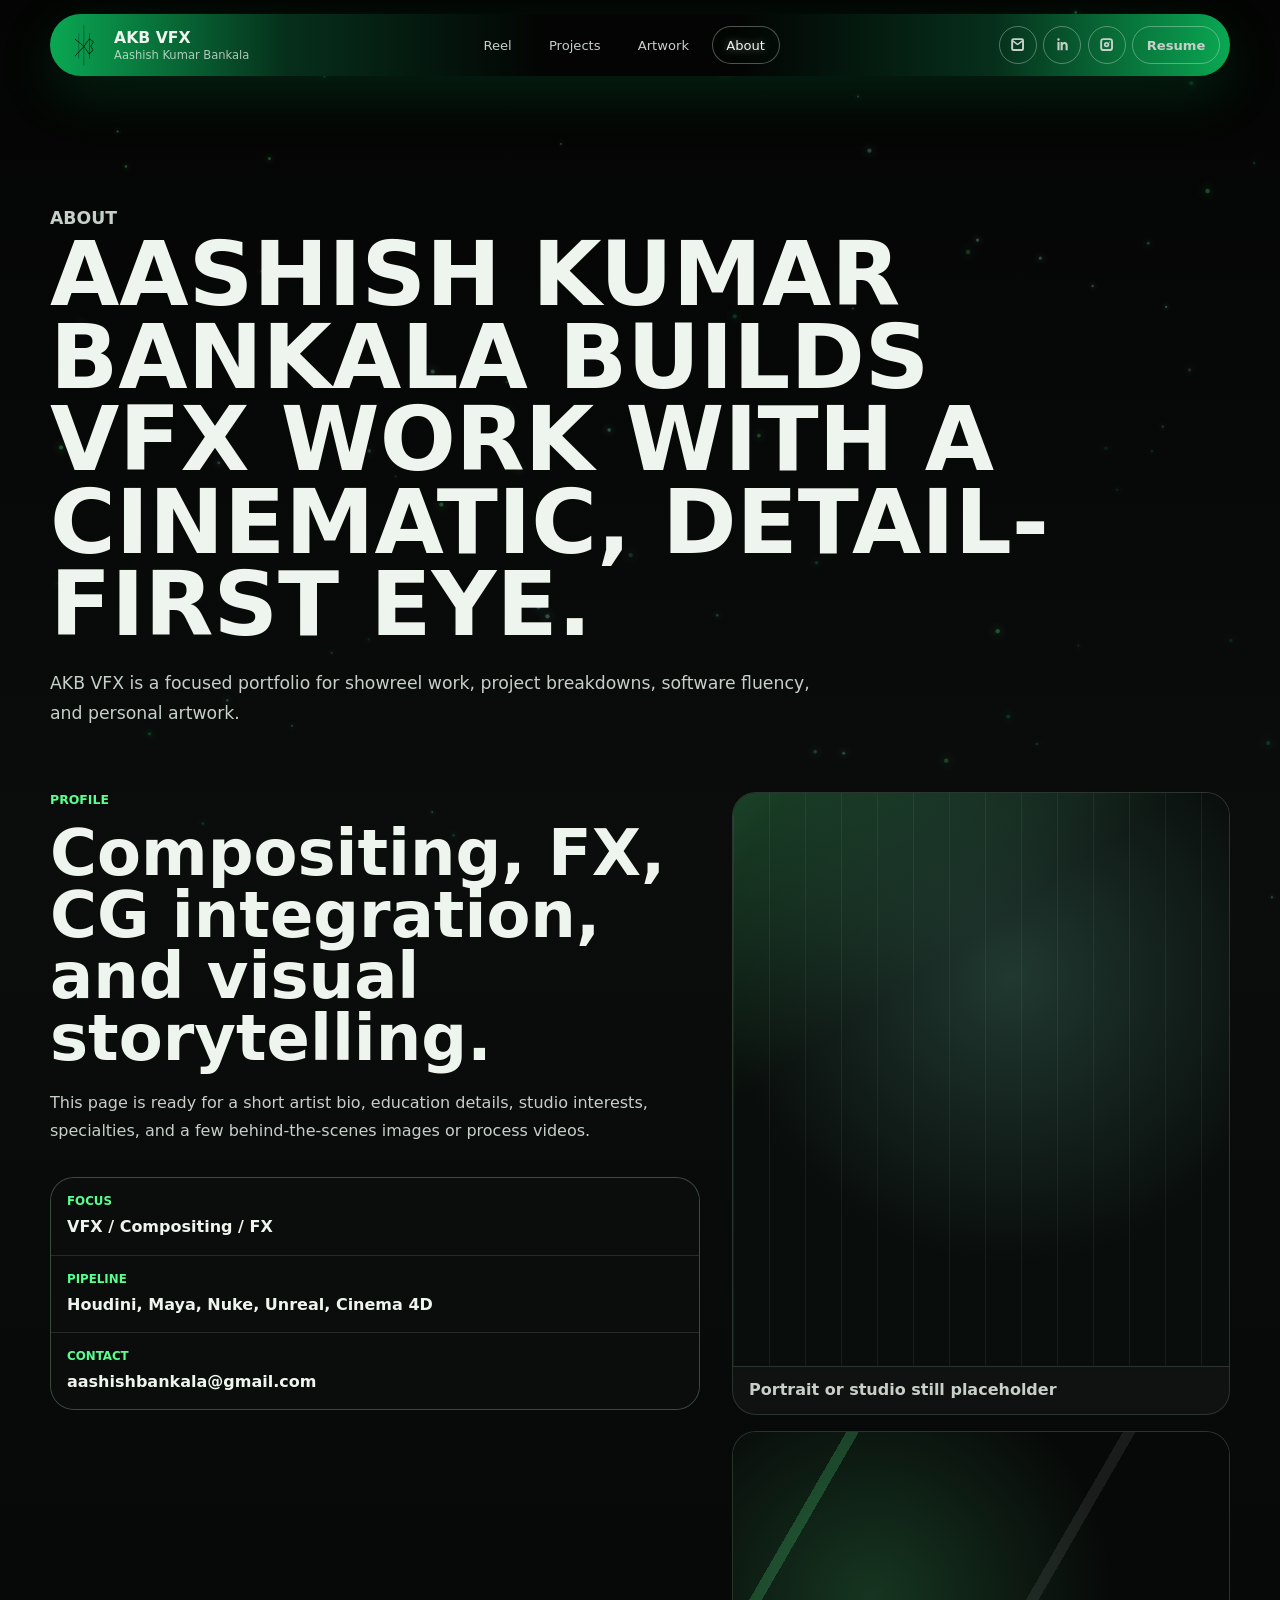
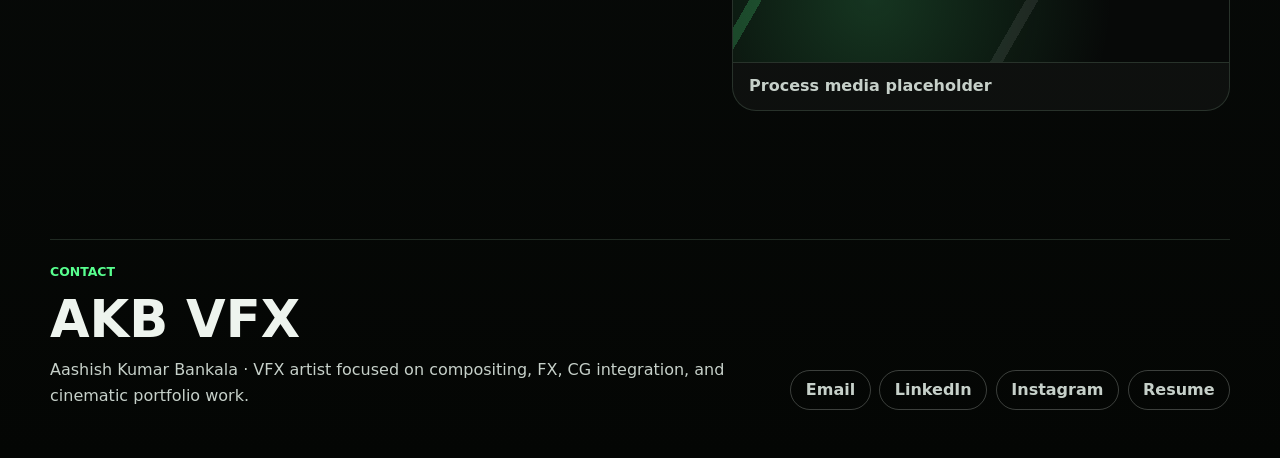
==== about.html @ 79e68c06 "Restructure homepage and add about footer" ====
<!doctype html>
<html lang="en">
  <head>
    <meta charset="UTF-8" />
    <meta name="viewport" content="width=device-width, initial-scale=1.0" />
    <meta
      name="description"
      content="About Aashish Kumar Bankala, AKB VFX, software, contact information, and portfolio focus."
    />
    <title>About | AKB VFX</title>
    <link rel="stylesheet" href="assets/css/styles.css" />
  </head>
  <body>
    <div class="site-shell subpage-shell">
      <header class="topbar topbar-solid" data-reveal>
        <a class="brand" href="index.html" aria-label="AKB VFX home">
          <span class="brand-mark"><img src="assets/images/logo-png.png" alt="AKB VFX logo" /></span>
          <span class="brand-copy">
            <strong>AKB VFX</strong>
            <span>Aashish Kumar Bankala</span>
          </span>
        </a>

        <nav class="main-nav" aria-label="Primary navigation">
          <a href="index.html#showreel">Reel</a>
          <a href="projects.html">Projects</a>
          <a href="artwork.html">Artwork</a>
          <a href="about.html" aria-current="page">About</a>
        </nav>

        <div class="social-links" aria-label="Contact links">
          <a href="mailto:aashishbankala@gmail.com" aria-label="Email Aashish">
            <svg viewBox="0 0 24 24" aria-hidden="true">
              <path d="M4 6.8A2.8 2.8 0 0 1 6.8 4h10.4A2.8 2.8 0 0 1 20 6.8v10.4a2.8 2.8 0 0 1-2.8 2.8H6.8A2.8 2.8 0 0 1 4 17.2V6.8Zm2.2-.4 5.58 4.25c.13.1.31.1.44 0L17.8 6.4H6.2Zm11.4 2.35-4.33 3.31a2.1 2.1 0 0 1-2.54 0L6.4 8.75v8.45c0 .22.18.4.4.4h10.4c.22 0 .4-.18.4-.4V8.75Z" />
            </svg>
          </a>
          <a href="https://www.linkedin.com/in/aashish-kumar-bankala-3ab669327/" target="_blank" rel="noreferrer" aria-label="LinkedIn">
            <svg viewBox="0 0 24 24" aria-hidden="true">
              <path d="M6.94 8.9H4.3v10.2h2.64V8.9ZM5.62 4.05a1.53 1.53 0 1 0 0 3.06 1.53 1.53 0 0 0 0-3.06Zm5.17 4.85H8.27v10.2h2.63v-5.35c0-1.44.66-2.38 1.93-2.38 1.12 0 1.66.78 1.66 2.38v5.35h2.63v-5.92c0-2.92-1.56-4.52-3.84-4.52-1.25 0-2.03.49-2.49 1.22V8.9Z" />
            </svg>
          </a>
          <a href="https://www.instagram.com/akb35409_art/" target="_blank" rel="noreferrer" aria-label="Instagram">
            <svg viewBox="0 0 24 24" aria-hidden="true">
              <path d="M8.2 4h7.6A4.2 4.2 0 0 1 20 8.2v7.6a4.2 4.2 0 0 1-4.2 4.2H8.2A4.2 4.2 0 0 1 4 15.8V8.2A4.2 4.2 0 0 1 8.2 4Zm0 2.4a1.8 1.8 0 0 0-1.8 1.8v7.6c0 1 .8 1.8 1.8 1.8h7.6a1.8 1.8 0 0 0 1.8-1.8V8.2a1.8 1.8 0 0 0-1.8-1.8H8.2Zm3.8 2.2a3.4 3.4 0 1 1 0 6.8 3.4 3.4 0 0 1 0-6.8Zm0 2.2a1.2 1.2 0 1 0 0 2.4 1.2 1.2 0 0 0 0-2.4Zm3.72-2.72a.8.8 0 1 1 0 1.6.8.8 0 0 1 0-1.6Z" />
            </svg>
          </a>
          <a class="resume-link" href="assets/docs/AashishKumarBankala_Resume_2026.pdf" target="_blank" rel="noreferrer">Resume</a>
        </div>
      </header>

      <main class="about-page">
        <section class="page-hero about-hero" data-reveal>
          <p class="eyebrow">About</p>
          <h1>Aashish Kumar Bankala builds VFX work with a cinematic, detail-first eye.</h1>
          <p>
            AKB VFX is a focused portfolio for showreel work, project breakdowns, software fluency,
            and personal artwork.
          </p>
        </section>

        <section class="about-layout" data-reveal>
          <div class="about-copy">
            <p class="eyebrow">Profile</p>
            <h2>Compositing, FX, CG integration, and visual storytelling.</h2>
            <p>
              This page is ready for a short artist bio, education details, studio interests,
              specialties, and a few behind-the-scenes images or process videos.
            </p>
            <div class="about-facts" aria-label="About details">
              <div>
                <span>Focus</span>
                <strong>VFX / Compositing / FX</strong>
              </div>
              <div>
                <span>Pipeline</span>
                <strong>Houdini, Maya, Nuke, Unreal, Cinema 4D</strong>
              </div>
              <div>
                <span>Contact</span>
                <strong>aashishbankala@gmail.com</strong>
              </div>
            </div>
          </div>

          <div class="about-media-stack" aria-label="Placeholder media">
            <figure class="about-media about-media-large">
              <div class="about-placeholder about-placeholder-primary"></div>
              <figcaption>Portrait or studio still placeholder</figcaption>
            </figure>
            <figure class="about-media">
              <div class="about-placeholder about-placeholder-secondary"></div>
              <figcaption>Process media placeholder</figcaption>
            </figure>
          </div>
        </section>
      </main>

      <footer class="site-footer" data-reveal>
        <div class="footer-main">
          <div>
            <p class="eyebrow">Contact</p>
            <h2>AKB VFX</h2>
            <p>Aashish Kumar Bankala · VFX artist focused on compositing, FX, CG integration, and cinematic portfolio work.</p>
          </div>
          <nav class="footer-links" aria-label="Footer links">
            <a href="mailto:aashishbankala@gmail.com">Email</a>
            <a href="https://www.linkedin.com/in/aashish-kumar-bankala-3ab669327/" target="_blank" rel="noreferrer">LinkedIn</a>
            <a href="https://www.instagram.com/akb35409_art/" target="_blank" rel="noreferrer">Instagram</a>
            <a href="assets/docs/AashishKumarBankala_Resume_2026.pdf" target="_blank" rel="noreferrer">Resume</a>
          </nav>
        </div>
      </footer>
    </div>

    <script src="assets/js/projects.js"></script>
    <script src="assets/js/main.js"></script>
  </body>
</html>
---- assets/css/styles.css ----
:root {
  --bg: #050706;
  --bg-soft: #0b0f0d;
  --panel: rgba(18, 22, 20, 0.72);
  --panel-strong: rgba(18, 22, 20, 0.92);
  --line: rgba(194, 255, 213, 0.14);
  --text: #eef4ee;
  --muted: #98a39c;
  --muted-strong: #c6d0c9;
  --green: #58ff8f;
  --green-deep: #0aa853;
  --cyan: #8affdc;
  --shadow: rgba(0, 0, 0, 0.46);
  --radius: 24px;
  --radius-sm: 18px;
  --pill: 999px;
  --max: 1180px;
  --scroll-progress: 0;
  --background-glow: 0;
}

* {
  box-sizing: border-box;
}

html {
  scroll-behavior: smooth;
}

body {
  margin: 0;
  min-height: 100vh;
  overflow-x: hidden;
  background: linear-gradient(180deg, #030403 0%, #0a0d0c 42%, #040604 100%);
  color: var(--text);
  font-family:
    Inter, ui-sans-serif, system-ui, -apple-system, BlinkMacSystemFont, "Segoe UI", sans-serif;
}

body::before {
  position: fixed;
  inset: 0;
  z-index: 0;
  pointer-events: none;
  content: "";
  background:
    radial-gradient(ellipse at 18% 18%, rgba(88, 255, 143, 0.1), transparent 34rem),
    radial-gradient(ellipse at 82% 72%, rgba(10, 168, 83, 0.08), transparent 30rem);
  opacity: calc(var(--background-glow) * 0.78);
  mask-image: linear-gradient(to bottom, transparent 0%, black 18%, black 92%, transparent 100%);
  transition: opacity 220ms ease;
}

.particle-field {
  position: fixed;
  inset: 0;
  z-index: 0;
  width: 100%;
  height: 100%;
  pointer-events: none;
  opacity: 0.6;
  mix-blend-mode: screen;
}

.site-shell {
  position: relative;
  z-index: 1;
}

.has-custom-cursor,
.has-custom-cursor * {
  cursor: none !important;
}

.cursor-dot {
  position: fixed;
  top: 0;
  left: 0;
  z-index: 10000;
  width: 18px;
  height: 18px;
  border-radius: 50%;
  pointer-events: none;
  background: var(--green);
  box-shadow: 0 0 18px rgba(88, 255, 143, 0.45);
  opacity: 0;
  transition:
    width 150ms ease,
    height 150ms ease,
    opacity 150ms ease;
}

.cursor-dot.is-visible {
  opacity: 1;
}

.cursor-dot.is-pressed {
  width: 14px;
  height: 14px;
}

.logo-loader {
  position: fixed;
  inset: 0;
  z-index: 9999;
  display: grid;
  place-items: center;
  pointer-events: none;
  background:
    radial-gradient(ellipse 140% 105% at 50% 50%, rgba(164, 255, 195, 0.34) 0%, rgba(88, 255, 143, 0.28) 36%, rgba(10, 168, 83, 0.16) 68%, rgba(0, 0, 0, 0) 100%),
    linear-gradient(135deg, #000 0%, #04150c 20%, #0a6035 50%, #052312 78%, #000 100%);
  animation: loader-fade 1150ms cubic-bezier(0.22, 1, 0.36, 1) forwards;
}

.logo-loader img {
  width: min(28vw, 180px);
  height: min(28vw, 180px);
  object-fit: contain;
  animation: logo-bounce-out 1000ms cubic-bezier(0.2, 0.9, 0.2, 1) forwards;
}

.logo-loader.is-leaving img {
  animation-duration: 520ms;
}

a {
  color: inherit;
  text-decoration: none;
}

button {
  font: inherit;
}

svg {
  display: block;
  width: 1.2rem;
  height: 1.2rem;
  fill: currentColor;
}

.site-shell {
  min-height: 100vh;
}

.topbar {
  position: fixed;
  top: 0;
  left: 50%;
  z-index: 50;
  display: grid;
  width: min(calc(100% - 28px), var(--max));
  grid-template-columns: auto 1fr auto;
  align-items: center;
  gap: 1rem;
  transform: translateX(-50%);
  margin-top: 14px;
  padding: 10px;
  border: 0;
  border-radius: var(--pill);
  background: linear-gradient(
    90deg,
    var(--green-deep) 0%,
    #062f1b 20%,
    #030403 42%,
    #030403 58%,
    #062f1b 80%,
    var(--green-deep) 100%
  );
  box-shadow: 0 18px 54px rgba(10, 168, 83, 0.18);
}

.topbar-solid {
  background: linear-gradient(
    90deg,
    var(--green-deep) 0%,
    #062f1b 20%,
    #030403 42%,
    #030403 58%,
    #062f1b 80%,
    var(--green-deep) 100%
  );
}

.brand {
  display: inline-flex;
  align-items: center;
  min-width: 0;
  gap: 0.75rem;
}

.brand-mark {
  display: inline-grid;
  width: 42px;
  height: 42px;
  place-items: center;
  border: 0;
  border-radius: var(--pill);
  background: transparent;
  color: var(--text);
  font-size: 0.78rem;
  font-weight: 900;
  letter-spacing: 0;
  transform: translateX(3px);
}

.brand-mark img {
  display: block;
  width: 100%;
  height: 100%;
  object-fit: contain;
}

.brand-copy {
  display: grid;
  gap: 0.1rem;
}

.brand-copy strong {
  font-size: 0.98rem;
}

.brand-copy span {
  color: rgba(238, 244, 238, 0.72);
  font-size: 0.72rem;
}

.main-nav {
  display: flex;
  justify-content: center;
  gap: 0.5rem;
}

.main-nav a,
.resume-link {
  display: inline-flex;
  min-height: 38px;
  align-items: center;
  border: 1px solid transparent;
  border-radius: var(--pill);
  padding: 0 0.85rem;
  color: var(--muted-strong);
  font-size: 0.82rem;
  transition:
    transform 180ms ease,
    text-shadow 180ms ease,
    border-color 180ms ease,
    color 180ms ease,
    background 180ms ease;
}

.main-nav a[aria-current="page"] {
  border-color: rgba(238, 244, 238, 0.32);
  background: rgba(3, 16, 6, 0.22);
  color: var(--text);
  text-shadow: 0 0 9px rgba(255, 255, 255, 0.46);
}

.main-nav a:hover {
  transform: translateY(-3px) scale(1.04);
  border-color: rgba(238, 244, 238, 0.32);
  background: rgba(3, 16, 6, 0.22);
  color: var(--text);
  text-shadow: 0 0 9px rgba(255, 255, 255, 0.46);
}

.resume-link:hover {
  color: var(--text);
}

.social-links {
  display: flex;
  align-items: center;
  justify-content: flex-end;
  gap: 0.4rem;
}

.social-links a:not(.resume-link) {
  display: inline-grid;
  width: 38px;
  height: 38px;
  place-items: center;
  border: 1px solid rgba(238, 244, 238, 0.34);
  border-radius: var(--pill);
  color: var(--muted-strong);
  background: transparent;
  transition:
    transform 180ms ease,
    box-shadow 180ms ease,
    color 180ms ease,
    border-color 180ms ease;
}

.social-links a:not(.resume-link):hover {
  transform: translateY(-3px) scale(1.08);
  border-color: rgba(238, 244, 238, 0.62);
  color: var(--text);
  box-shadow: 0 0 14px rgba(255, 255, 255, 0.16);
}

.social-links .resume-link {
  border: 1px solid rgba(238, 244, 238, 0.34);
  background: transparent;
  color: var(--muted-strong);
  font-weight: 850;
}

.social-links .resume-link:hover {
  transform: translateY(-3px) scale(1.04);
  border-color: rgba(238, 244, 238, 0.62);
  background: transparent;
  color: var(--text);
  box-shadow: 0 0 14px rgba(255, 255, 255, 0.16);
}

.social-links a[aria-label="LinkedIn"] svg {
  transform: translateX(1px);
}

.hero {
  position: relative;
  display: grid;
  min-height: 100svh;
  place-items: end center;
  overflow: hidden;
  padding: 8rem 1.2rem 7rem;
}

.hero::after {
  position: absolute;
  right: 0;
  bottom: -1px;
  left: 0;
  z-index: 1;
  height: min(34vh, 320px);
  pointer-events: none;
  content: "";
  background: linear-gradient(
    180deg,
    rgba(5, 7, 6, 0) 0%,
    rgba(5, 7, 6, 0.4) 26%,
    rgba(5, 7, 6, 0.82) 52%,
    #050706 72%,
    #0a0d0c 100%
  );
}

.hero-video,
.hero-scrim,
.hero-grid,
.hero-video-link {
  position: absolute;
  inset: 0;
}

.hero-video {
  width: 100%;
  height: 100%;
  object-fit: cover;
  transform: scale(calc(1.04 + (var(--scroll-progress) * 0.035)))
    translateY(calc(var(--scroll-progress) * 22px));
  filter: saturate(0.98) contrast(1.06) brightness(0.98);
}

.hero-scrim {
  background:
    linear-gradient(90deg, rgba(2, 4, 3, 0.46), rgba(2, 4, 3, 0.12) 52%, rgba(2, 4, 3, 0.34)),
    linear-gradient(180deg, rgba(2, 4, 3, 0.16), rgba(2, 4, 3, 0.02) 48%, rgba(5, 7, 6, 0.7) 100%);
}

.hero-grid {
  display: none;
  opacity: 0.58;
  background-image:
    linear-gradient(rgba(88, 255, 143, 0.15) 1px, transparent 1px),
    linear-gradient(90deg, rgba(88, 255, 143, 0.12) 1px, transparent 1px);
  background-position: center;
  background-size: 92px 92px;
  mask-image: radial-gradient(circle at center, black, transparent 70%);
}

.hero-video-link {
  z-index: 1;
  display: block;
}

.hero-content {
  position: relative;
  z-index: 2;
  width: min(100%, var(--max));
  transform: translateY(calc(var(--scroll-progress) * -18px));
}

.hero-title-link {
  display: inline-block;
}

.eyebrow {
  margin: 0 0 1rem;
  color: var(--green);
  font-size: 0.78rem;
  font-weight: 800;
  letter-spacing: 0;
  text-transform: uppercase;
}

.hero h1,
.page-hero h1,
.detail-copy h1 {
  margin: 0;
  max-width: 980px;
  font-size: clamp(3.8rem, 10vw, 8.8rem);
  line-height: 0.84;
  letter-spacing: 0;
  text-transform: uppercase;
}

.hero h1 span {
  display: block;
}

.hero-actions,
.contact-actions {
  display: flex;
  flex-wrap: wrap;
  gap: 0.75rem;
  margin-top: 2rem;
}

.button {
  display: inline-flex;
  min-height: 46px;
  align-items: center;
  justify-content: center;
  gap: 0.55rem;
  border: 1px solid transparent;
  border-radius: var(--pill);
  padding: 0 1rem;
  cursor: pointer;
  font-weight: 800;
  backface-visibility: hidden;
  transform-origin: center;
  transition:
    transform 180ms ease,
    box-shadow 180ms ease,
    border-color 180ms ease,
    background 180ms ease,
    color 180ms ease;
}

.button:hover {
  transform: translateY(-3px) scale(1.03);
}

.button-primary {
  background: var(--green-deep);
  color: var(--text);
  box-shadow: 0 20px 58px rgba(10, 168, 83, 0.22);
}

.button-ghost {
  border-color: var(--line);
  background: rgba(255, 255, 255, 0.055);
  color: var(--text);
}

.sound-toggle {
  width: 46px;
  padding: 0;
}

.sound-toggle img {
  display: block;
  width: 24px;
  height: 24px;
  object-fit: contain;
  filter: drop-shadow(0 0 10px rgba(88, 255, 143, 0.24));
}

.button-deep-green,
.back-link.button-ghost {
  border-color: rgba(88, 255, 143, 0.26);
  background: linear-gradient(90deg, #063b21, var(--green-deep));
  background-clip: padding-box;
  color: var(--text);
  box-shadow: 0 16px 42px rgba(10, 168, 83, 0.18);
}

.button-deep-green:hover,
.back-link.button-ghost:hover {
  transform: translateY(-3px);
  border-color: rgba(164, 255, 195, 0.42);
  box-shadow: 0 18px 48px rgba(10, 168, 83, 0.24);
}

.section,
.project-grid-section,
.detail-page {
  width: min(calc(100% - 32px), var(--max));
  margin: 0 auto;
}

.section {
  padding: 6.5rem 0;
}

.intro-section,
.contact-band {
  display: grid;
  grid-template-columns: minmax(0, 0.95fr) minmax(280px, 0.72fr);
  gap: 2rem;
  align-items: end;
}

.section-heading h2,
.contact-band h2,
.detail-gallery h2 {
  margin: 0;
  max-width: 760px;
  font-size: clamp(2.2rem, 5.8vw, 5.8rem);
  line-height: 0.96;
  letter-spacing: 0;
}

.intro-copy {
  border-left: 1px solid var(--line);
  padding-left: 1.25rem;
}

.intro-copy p,
.page-hero p,
.detail-copy p,
.empty-gallery p {
  margin: 0;
  color: var(--muted-strong);
  line-height: 1.75;
}

.software-section,
.project-section {
  overflow: hidden;
}

.software-marquee {
  margin-top: 2rem;
  overflow-x: hidden;
  overflow-y: hidden;
  border-block: 1px solid var(--line);
  background: rgba(255, 255, 255, 0.025);
  mask-image: linear-gradient(90deg, transparent, black 8%, black 92%, transparent);
  scroll-behavior: auto;
  scrollbar-width: none;
  user-select: none;
}

.software-marquee::-webkit-scrollbar-track,
.project-rail::-webkit-scrollbar-track {
  background: transparent;
}

.software-marquee::-webkit-scrollbar,
.project-rail::-webkit-scrollbar {
  display: none;
  width: 0;
  height: 0;
}

.software-marquee::-webkit-scrollbar-thumb,
.project-rail::-webkit-scrollbar-thumb {
  border-radius: var(--pill);
  background: var(--green);
}

.software-track {
  display: flex;
  width: max-content;
  gap: 0.7rem;
  padding: 1rem 0;
}

.software-chip {
  display: inline-flex;
  min-width: 118px;
  height: 86px;
  align-items: center;
  justify-content: center;
  border: 1px solid var(--line);
  border-radius: var(--radius);
  background: linear-gradient(180deg, rgba(255, 255, 255, 0.07), rgba(255, 255, 255, 0.025));
  color: var(--text);
  font-weight: 800;
}

.software-chip img {
  display: block;
  width: auto;
  height: auto;
  max-width: 78px;
  max-height: 64px;
  object-fit: contain;
  filter: drop-shadow(0 10px 20px rgba(88, 255, 143, 0.12));
}

.software-chip.is-mono img {
  filter: invert(1) brightness(1.25) drop-shadow(0 10px 20px rgba(88, 255, 143, 0.18));
  opacity: 0.92;
}

.software-chip[aria-label="Blender"] img {
  max-width: 62px;
  max-height: 52px;
}

.software-chip[aria-label="Cinema 4D"] img {
  max-width: 92px;
  max-height: 80px;
}

.project-rail {
  margin-top: 2rem;
  overflow-x: hidden;
  overflow-y: hidden;
  mask-image: linear-gradient(90deg, transparent, black 7%, black 93%, transparent);
  scroll-behavior: auto;
  scrollbar-width: none;
  user-select: none;
}

.project-rail-track {
  display: flex;
  width: max-content;
  gap: 1rem;
}

.project-card {
  position: relative;
  display: flex;
  width: min(76vw, 410px);
  height: 520px;
  flex: 0 0 auto;
  align-items: flex-end;
  overflow: hidden;
  border: 1px solid var(--line);
  border-radius: var(--radius);
  background: var(--bg-soft);
  box-shadow: 0 24px 80px rgba(0, 0, 0, 0.32);
  cursor: pointer;
  isolation: isolate;
}

.project-card::after {
  position: absolute;
  inset: 0;
  z-index: 1;
  content: "";
  background:
    linear-gradient(180deg, transparent 18%, rgba(0, 0, 0, 0.14) 44%, rgba(0, 0, 0, 0.88) 100%),
    linear-gradient(90deg, rgba(88, 255, 143, 0.09), transparent 44%);
}

.project-media,
.detail-media {
  position: absolute;
  inset: 0;
  width: 100%;
  height: 100%;
  object-fit: cover;
  filter: saturate(0.86) contrast(1.08) brightness(0.72);
  transition:
    transform 500ms ease,
    filter 500ms ease;
}

.project-card:hover .project-media {
  transform: scale(1.06);
  filter: saturate(1) contrast(1.14) brightness(0.86);
}

.project-card-glow {
  position: absolute;
  inset: auto 1rem 1rem 1rem;
  z-index: 0;
  height: 120px;
  border-radius: 999px;
  background: rgba(88, 255, 143, 0.18);
  filter: blur(40px);
}

.project-card-content {
  position: relative;
  z-index: 2;
  width: 100%;
  padding: 1.2rem;
}

.project-card-content p {
  margin: 0 0 0.5rem;
  color: var(--green);
  font-size: 0.76rem;
  font-weight: 800;
  text-transform: uppercase;
}

.project-card-content h3 {
  margin: 0;
  font-size: clamp(1.7rem, 4vw, 2.8rem);
  line-height: 0.96;
  letter-spacing: 0;
}

.project-card-meta {
  display: flex;
  flex-wrap: wrap;
  gap: 0.45rem;
  margin-top: 1rem;
}

.project-card-meta span {
  border: 1px solid var(--line);
  border-radius: 999px;
  padding: 0.42rem 0.6rem;
  background: rgba(255, 255, 255, 0.06);
  color: var(--muted-strong);
  font-size: 0.72rem;
}

.generated-visual {
  display: grid;
  place-items: center;
  padding: 2rem;
  color: rgba(238, 244, 238, 0.72);
  text-align: center;
  text-transform: uppercase;
}

.generated-visual span {
  position: relative;
  z-index: 1;
  border: 1px solid rgba(255, 255, 255, 0.12);
  border-radius: var(--pill);
  padding: 0.65rem 0.85rem;
  background: rgba(0, 0, 0, 0.35);
  font-size: 0.78rem;
  font-weight: 800;
}

.visual-comp {
  background:
    linear-gradient(115deg, rgba(88, 255, 143, 0.22), transparent 28%),
    repeating-linear-gradient(90deg, rgba(255, 255, 255, 0.08) 0 1px, transparent 1px 34px),
    radial-gradient(circle at 62% 36%, rgba(138, 255, 220, 0.22), transparent 18rem),
    #0b0f0d;
}

.visual-fx {
  background:
    radial-gradient(circle at 40% 48%, rgba(88, 255, 143, 0.34), transparent 16rem),
    conic-gradient(from 20deg, rgba(88, 255, 143, 0.18), transparent, rgba(138, 255, 220, 0.16), transparent),
    #070907;
}

.visual-cg {
  background:
    linear-gradient(135deg, rgba(255, 255, 255, 0.08), transparent 32%),
    linear-gradient(45deg, transparent 0 18%, rgba(88, 255, 143, 0.17) 18% 19%, transparent 19% 42%, rgba(255, 255, 255, 0.06) 42% 43%, transparent 43%),
    #0b0f0d;
}

.contact-band {
  margin-bottom: 4rem;
  border: 1px solid var(--line);
  border-radius: var(--radius);
  padding: 2rem;
  background:
    linear-gradient(135deg, rgba(88, 255, 143, 0.12), transparent 38%),
    rgba(255, 255, 255, 0.035);
}

.site-footer {
  width: min(calc(100% - 32px), var(--max));
  margin: 0 auto;
  padding: 2rem 0 3rem;
}

.footer-main {
  display: grid;
  grid-template-columns: minmax(0, 1fr) auto;
  gap: 2rem;
  align-items: end;
  border-top: 1px solid var(--line);
  padding-top: 1.5rem;
}

.footer-main h2 {
  margin: 0;
  font-size: clamp(1.6rem, 4vw, 3.4rem);
  line-height: 0.95;
}

.footer-main p:last-child {
  max-width: 720px;
  margin: 0.85rem 0 0;
  color: var(--muted-strong);
  line-height: 1.65;
}

.footer-links {
  display: flex;
  flex-wrap: wrap;
  justify-content: flex-end;
  gap: 0.55rem;
}

.footer-links a {
  display: inline-flex;
  min-height: 40px;
  align-items: center;
  border: 1px solid rgba(238, 244, 238, 0.24);
  border-radius: var(--pill);
  padding: 0 0.9rem;
  color: var(--muted-strong);
  font-weight: 800;
  transition:
    transform 180ms ease,
    border-color 180ms ease,
    color 180ms ease,
    background 180ms ease;
}

.footer-links a:hover {
  transform: translateY(-3px);
  border-color: rgba(88, 255, 143, 0.46);
  background: rgba(88, 255, 143, 0.08);
  color: var(--text);
}

.subpage-shell {
  padding-top: 7.5rem;
}

.page-hero {
  width: min(calc(100% - 32px), var(--max));
  margin: 0 auto;
  padding: 3.8rem 0 3rem;
}

.page-hero h1,
.detail-copy h1 {
  max-width: 1080px;
  font-size: clamp(2.9rem, 7vw, 6.4rem);
  line-height: 0.92;
}

.page-hero p {
  max-width: 760px;
  margin-top: 1.4rem;
  font-size: 1.08rem;
}

.about-layout {
  display: grid;
  width: min(calc(100% - 32px), var(--max));
  grid-template-columns: minmax(0, 0.94fr) minmax(300px, 0.72fr);
  gap: 2rem;
  align-items: start;
  margin: 0 auto;
  padding: 1rem 0 6rem;
}

.about-copy h2 {
  margin: 0;
  max-width: 780px;
  font-size: clamp(2.15rem, 5vw, 5.2rem);
  line-height: 0.96;
  letter-spacing: 0;
}

.about-copy p:not(.eyebrow) {
  max-width: 720px;
  margin: 1.25rem 0 0;
  color: var(--muted-strong);
  line-height: 1.75;
}

.about-facts {
  display: grid;
  gap: 1px;
  overflow: hidden;
  margin-top: 2rem;
  border: 1px solid var(--line);
  border-radius: var(--radius);
  background: var(--line);
}

.about-facts div {
  display: grid;
  gap: 0.45rem;
  padding: 1rem;
  background: rgba(10, 13, 12, 0.96);
}

.about-facts span {
  color: var(--green);
  font-size: 0.74rem;
  font-weight: 800;
  text-transform: uppercase;
}

.about-facts strong {
  line-height: 1.45;
}

.about-media-stack {
  display: grid;
  gap: 1rem;
}

.about-media {
  margin: 0;
  overflow: hidden;
  border: 1px solid var(--line);
  border-radius: var(--radius);
  background: rgba(255, 255, 255, 0.035);
}

.about-media-large {
  aspect-ratio: 4 / 5;
}

.about-media:not(.about-media-large) {
  aspect-ratio: 16 / 9;
}

.about-placeholder {
  width: 100%;
  height: calc(100% - 48px);
  min-height: 180px;
}

.about-placeholder-primary {
  background:
    radial-gradient(circle at 56% 32%, rgba(138, 255, 220, 0.18), transparent 18rem),
    linear-gradient(145deg, rgba(88, 255, 143, 0.22), transparent 34%),
    repeating-linear-gradient(90deg, rgba(255, 255, 255, 0.06) 0 1px, transparent 1px 36px),
    #090d0b;
}

.about-placeholder-secondary {
  background:
    linear-gradient(120deg, transparent 0 18%, rgba(88, 255, 143, 0.2) 18% 20%, transparent 20% 62%, rgba(255, 255, 255, 0.08) 62% 64%, transparent 64%),
    radial-gradient(circle at 28% 72%, rgba(88, 255, 143, 0.18), transparent 15rem),
    #070908;
}

.about-media figcaption {
  border-top: 1px solid var(--line);
  padding: 0.8rem 1rem;
  color: var(--muted-strong);
  font-weight: 800;
}

.project-grid-section {
  padding-bottom: 5rem;
}

.project-grid {
  display: grid;
  grid-template-columns: repeat(2, minmax(0, 1fr));
  gap: 1rem;
}

.project-grid .project-card {
  width: 100%;
}

.detail-page {
  padding-top: 1rem;
  padding-bottom: 5rem;
}

.detail-hero {
  display: grid;
  grid-template-columns: minmax(0, 0.9fr) minmax(320px, 0.76fr);
  gap: 2rem;
  align-items: start;
  min-height: 0;
  padding: 1rem 0 3rem;
}

.back-link {
  margin-bottom: 2rem;
  font-size: 0.9rem;
  width: max-content;
}

.back-link:hover {
  color: var(--text);
}

.detail-copy p {
  max-width: 720px;
  margin-top: 1.35rem;
  font-size: 1.05rem;
}

.detail-media-wrap {
  position: relative;
  aspect-ratio: 16 / 9;
  min-height: 0;
  overflow: hidden;
  border: 1px solid var(--line);
  border-radius: var(--radius);
  background: #0c100e;
}

.detail-media {
  filter: saturate(0.95) contrast(1.05) brightness(0.82);
}

.detail-meta-grid {
  display: grid;
  width: min(100%, 960px);
  max-width: 100%;
  grid-template-columns: repeat(4, minmax(150px, 1fr));
  gap: 1px;
  overflow: hidden;
  border: 1px solid var(--line);
  border-radius: var(--radius);
  background: var(--line);
}

.detail-meta-grid div {
  display: grid;
  gap: 0.5rem;
  min-height: 0;
  place-items: center;
  padding: 0.8rem 1rem;
  text-align: center;
  background: rgba(10, 13, 12, 0.96);
}

.detail-meta-grid span {
  color: var(--green);
  font-size: 0.75rem;
  font-weight: 800;
  text-transform: uppercase;
}

.detail-meta-grid strong {
  color: var(--text);
  font-size: 1rem;
  line-height: 1.45;
}

.detail-gallery {
  padding-top: 6rem;
}

.gallery-grid {
  display: grid;
  grid-template-columns: 1fr;
  gap: 1rem;
  margin-top: 2rem;
}

.gallery-item {
  margin: 0;
  overflow: hidden;
  border: 1px solid var(--line);
  border-radius: var(--radius);
  background: rgba(255, 255, 255, 0.035);
}

.gallery-item video,
.gallery-item img {
  display: block;
  width: 100%;
  max-height: 78svh;
  object-fit: cover;
}

.gallery-item figcaption {
  border-top: 1px solid var(--line);
  padding: 0.8rem 1rem;
  color: var(--muted-strong);
}

.empty-gallery {
  margin-top: 2rem;
  border: 1px dashed rgba(88, 255, 143, 0.3);
  border-radius: var(--radius);
  padding: 1.2rem;
  background: rgba(88, 255, 143, 0.045);
}

.artwork-page .page-hero {
  padding: 2.6rem 0 1.6rem;
}

.artwork-page .page-hero h1 {
  max-width: 1020px;
  font-size: clamp(2.7rem, 5.8vw, 5.6rem);
}

.artwork-grid-section {
  width: min(calc(100% - 32px), var(--max));
  margin: 0 auto;
  padding-bottom: 6rem;
}

.artwork-grid {
  columns: 3 250px;
  column-gap: 1rem;
}

.art-card {
  position: relative;
  display: block;
  width: 100%;
  aspect-ratio: var(--art-ratio, 4 / 5);
  break-inside: avoid;
  margin: 0 0 1rem;
  overflow: hidden;
  border: 1px solid var(--line);
  border-radius: var(--radius);
  background: rgba(255, 255, 255, 0.035);
  transform: translateZ(0);
}

.art-card img,
.art-card video,
.art-placeholder {
  display: block;
  width: 100%;
  height: 100%;
  object-fit: cover;
  transition:
    transform 550ms ease,
    filter 550ms ease;
}

.art-card:hover img,
.art-card:hover video,
.art-card:hover .art-placeholder {
  transform: scale(1.04);
  filter: brightness(1.08) saturate(1.08);
}

.art-card figcaption {
  position: absolute;
  right: 0;
  bottom: 0;
  left: 0;
  z-index: 2;
  padding: 3rem 1rem 1rem;
  color: var(--text);
  font-size: 0.9rem;
  font-weight: 800;
  opacity: 0;
  transform: translateY(10px);
  background: linear-gradient(180deg, transparent, rgba(2, 20, 10, 0.78));
  transition:
    opacity 220ms ease,
    transform 220ms ease;
}

.art-card:hover figcaption {
  opacity: 1;
  transform: translateY(0);
}

.art-placeholder {
  background:
    radial-gradient(circle at 24% 18%, rgba(88, 255, 143, 0.24), transparent 14rem),
    linear-gradient(135deg, rgba(255, 255, 255, 0.1), transparent 38%),
    #0a0f0c;
}

.art-visual-2 {
  background:
    linear-gradient(115deg, rgba(88, 255, 143, 0.16), transparent 30%),
    repeating-linear-gradient(35deg, rgba(255, 255, 255, 0.07) 0 1px, transparent 1px 24px),
    #070b09;
}

.art-visual-3 {
  background:
    radial-gradient(circle at 72% 28%, rgba(138, 255, 220, 0.2), transparent 18rem),
    linear-gradient(12deg, transparent 0 48%, rgba(88, 255, 143, 0.18) 49% 51%, transparent 52%),
    #080a09;
}

.art-visual-4 {
  background:
    conic-gradient(from 140deg at 48% 48%, rgba(88, 255, 143, 0.24), transparent, rgba(255, 255, 255, 0.08), transparent),
    #060807;
}

.art-visual-5 {
  background:
    linear-gradient(90deg, transparent 0 18%, rgba(88, 255, 143, 0.22) 18% 19%, transparent 19% 56%, rgba(255, 255, 255, 0.12) 56% 57%, transparent 57%),
    linear-gradient(160deg, rgba(255, 255, 255, 0.08), transparent 42%),
    #080c0a;
}

.art-visual-6 {
  background:
    repeating-radial-gradient(circle at 30% 40%, rgba(88, 255, 143, 0.14) 0 2px, transparent 2px 20px),
    #090d0b;
}

.art-visual-7 {
  background:
    linear-gradient(180deg, rgba(88, 255, 143, 0.18), transparent 46%),
    radial-gradient(circle at 52% 70%, rgba(255, 255, 255, 0.12), transparent 18rem),
    #060806;
}

.art-visual-8 {
  background:
    repeating-linear-gradient(90deg, rgba(88, 255, 143, 0.11) 0 1px, transparent 1px 44px),
    repeating-linear-gradient(0deg, rgba(255, 255, 255, 0.055) 0 1px, transparent 1px 44px),
    #090d0b;
}

.art-visual-9 {
  background:
    radial-gradient(circle at 50% 48%, rgba(88, 255, 143, 0.22), transparent 16rem),
    linear-gradient(45deg, rgba(255, 255, 255, 0.07), transparent),
    #070908;
}

.art-visual-10 {
  background:
    linear-gradient(135deg, transparent 0 22%, rgba(88, 255, 143, 0.18) 23% 24%, transparent 25% 55%, rgba(255, 255, 255, 0.08) 56% 57%, transparent 58%),
    #090d0b;
}

[data-reveal] {
  transform: translateY(24px);
  opacity: 0;
  transition:
    transform 700ms cubic-bezier(0.22, 1, 0.36, 1),
    opacity 700ms ease;
}

[data-reveal].is-visible {
  transform: translateY(0);
  opacity: 1;
}

.topbar[data-reveal] {
  transform: translateX(-50%) translateY(18px);
}

.topbar[data-reveal].is-visible {
  transform: translateX(-50%) translateY(0);
}

@keyframes logo-bounce-out {
  0% {
    transform: scale(0);
    opacity: 0;
  }
  34% {
    transform: scale(1.18);
    opacity: 1;
  }
  52% {
    transform: scale(0.92);
    opacity: 1;
  }
  70% {
    transform: scale(1);
    opacity: 1;
  }
  100% {
    transform: scale(0);
    opacity: 0;
  }
}

@keyframes loader-fade {
  0%,
  72% {
    opacity: 1;
  }
  100% {
    opacity: 0;
  }
}

@media (prefers-reduced-motion: reduce) {
  *,
  *::before,
  *::after {
    scroll-behavior: auto !important;
    animation-duration: 0.01ms !important;
    animation-iteration-count: 1 !important;
    transition-duration: 0.01ms !important;
  }
}

@media (max-width: 900px) {
  .topbar {
    grid-template-columns: 1fr auto;
  }

  .main-nav {
    display: none;
  }

  .brand-copy span {
    display: none;
  }

  .intro-section,
  .contact-band,
  .detail-hero,
  .about-layout,
  .footer-main {
    grid-template-columns: 1fr;
  }

  .footer-links {
    justify-content: flex-start;
  }

  .detail-meta-grid {
    grid-template-columns: repeat(2, minmax(0, 1fr));
  }
}

@media (max-width: 680px) {
  .topbar {
    width: min(calc(100% - 16px), var(--max));
    margin-top: 8px;
  }

  .brand-mark {
    width: 38px;
    height: 38px;
  }

  .brand-copy strong {
    font-size: 0.85rem;
  }

  .social-links {
    gap: 0.28rem;
  }

  .social-links a:not(.resume-link) {
    width: 34px;
    height: 34px;
  }

  .resume-link {
    min-height: 34px;
    padding: 0 0.58rem;
  }

  .hero {
    place-items: end start;
    padding: 7rem 1rem 7.5rem;
  }

  .hero h1 {
    font-size: clamp(3rem, 13vw, 5rem);
    line-height: 0.88;
  }

  .section {
    padding: 4.5rem 0;
  }

  .section-heading h2,
  .contact-band h2,
  .detail-gallery h2 {
    font-size: clamp(2.05rem, 12vw, 3.6rem);
  }

  .project-grid {
    grid-template-columns: 1fr;
  }

  .project-card {
    height: 440px;
  }

  .detail-meta-grid {
    grid-template-columns: 1fr;
  }
}
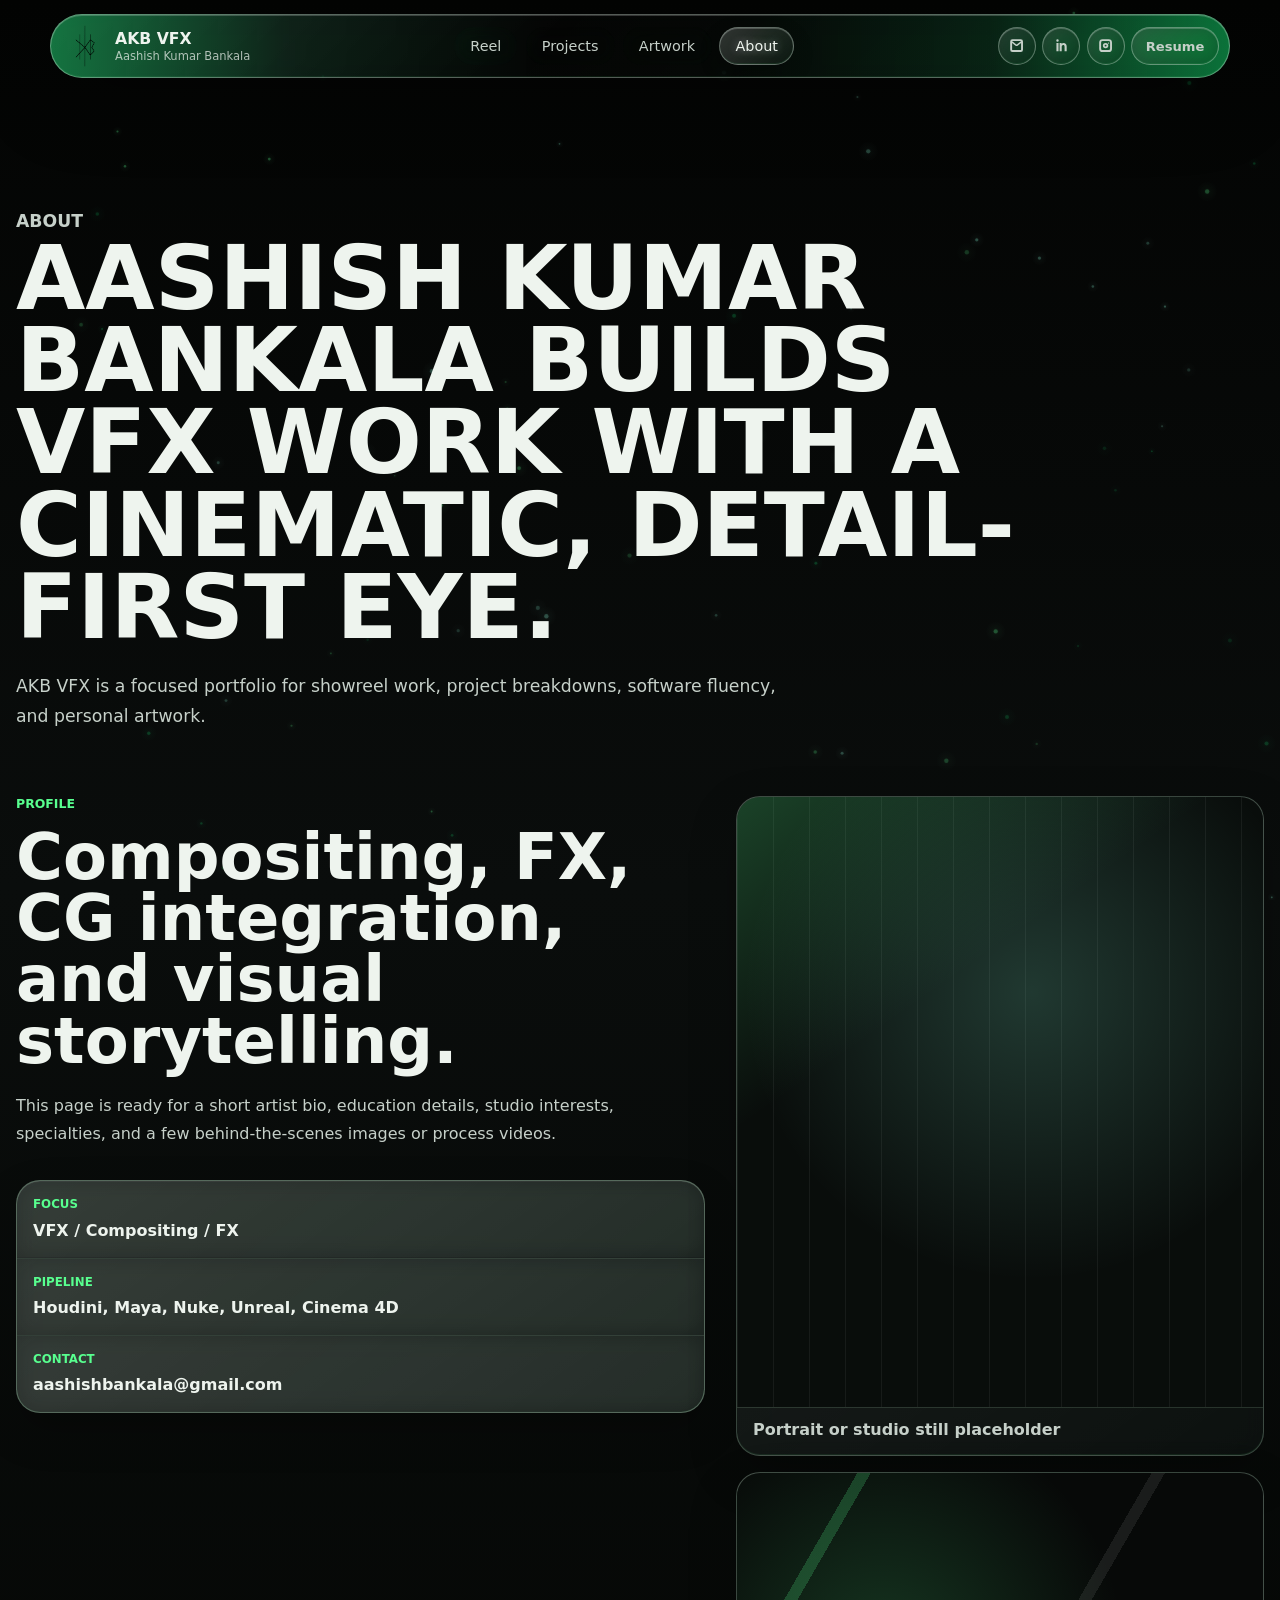
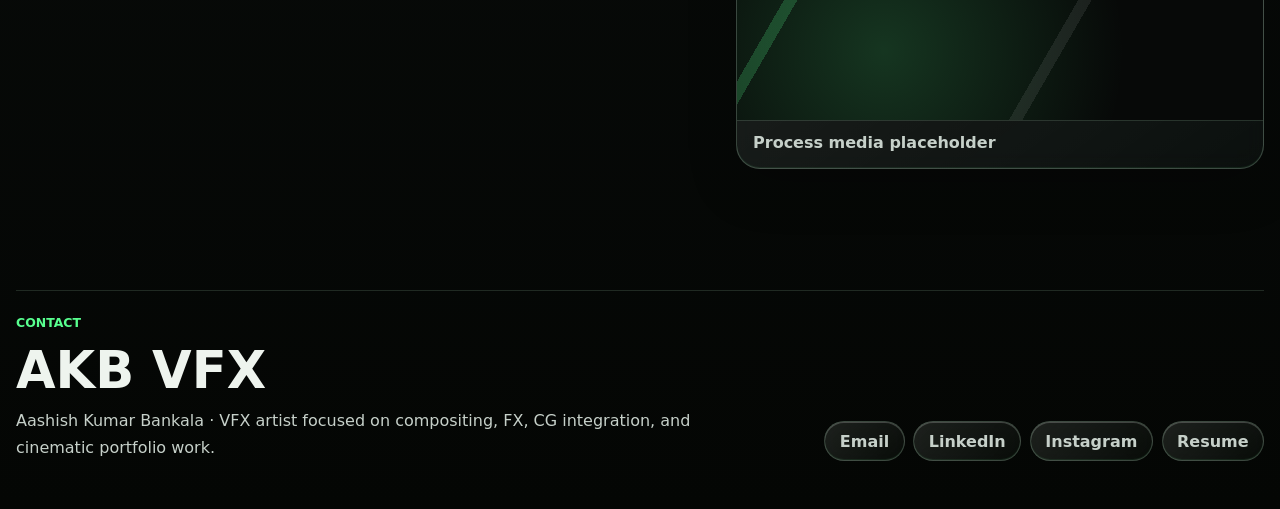
==== commit 3eeb6a38: "Prototype 2 liquid glass" ====
--- a/about.html
+++ b/about.html
@@ -10,7 +10,7 @@
     <title>About | AKB VFX</title>
     <link rel="stylesheet" href="assets/css/styles.css" />
   </head>
-  <body>
+  <body data-prototype="prototype2">
     <div class="site-shell subpage-shell">
       <header class="topbar topbar-solid" data-reveal>
         <a class="brand" href="index.html" aria-label="AKB VFX home">
--- a/assets/css/styles.css
+++ b/assets/css/styles.css
@@ -11,10 +11,22 @@
   --green-deep: #0aa853;
   --cyan: #8affdc;
   --shadow: rgba(0, 0, 0, 0.46);
+  --glass-tint: rgba(13, 23, 18, 0.54);
+  --glass-tint-strong: rgba(8, 14, 11, 0.76);
+  --glass-tint-soft: rgba(255, 255, 255, 0.055);
+  --glass-line: rgba(208, 255, 224, 0.22);
+  --glass-line-bright: rgba(238, 255, 244, 0.34);
+  --glass-highlight: rgba(255, 255, 255, 0.16);
+  --glass-shadow: 0 22px 70px rgba(0, 0, 0, 0.36);
+  --glass-inner: inset 0 1px 0 rgba(255, 255, 255, 0.2), inset 0 -1px 0 rgba(88, 255, 143, 0.08);
   --radius: 24px;
   --radius-sm: 18px;
   --pill: 999px;
   --max: 1180px;
+  --content-max: 1320px;
+  --section-space: clamp(5.5rem, 7vw, 7.25rem);
+  --section-space-tight: clamp(3rem, 5vw, 5rem);
+  --block-gap: clamp(1.8rem, 2.4vw, 2.6rem);
   --scroll-progress: 0;
   --background-glow: 0;
 }
@@ -60,6 +72,41 @@
   pointer-events: none;
   opacity: 0.6;
   mix-blend-mode: screen;
+}
+
+.topbar,
+.main-nav a,
+.social-links a:not(.resume-link),
+.resume-link,
+.button,
+.software-marquee,
+.software-chip,
+.rail-arrow,
+.project-card,
+.project-software-badge,
+.project-card-meta span,
+.generated-visual span,
+.contact-band,
+.footer-links a,
+.about-facts,
+.about-facts div,
+.about-media,
+.detail-media-wrap,
+.detail-meta-grid,
+.detail-meta-grid div,
+.gallery-item,
+.project-detail-nav > a,
+.empty-gallery,
+.art-card {
+  -webkit-backdrop-filter: saturate(1.35) blur(10px);
+  backdrop-filter: saturate(1.35) blur(10px);
+}
+
+.project-card,
+.software-chip,
+.art-card {
+  -webkit-backdrop-filter: saturate(1.18) blur(4px);
+  backdrop-filter: saturate(1.18) blur(4px);
 }
 
 .site-shell {
@@ -156,30 +203,19 @@
   transform: translateX(-50%);
   margin-top: 14px;
   padding: 10px;
-  border: 0;
+  overflow: hidden;
+  border: 1px solid var(--glass-line-bright);
   border-radius: var(--pill);
-  background: linear-gradient(
-    90deg,
-    var(--green-deep) 0%,
-    #062f1b 20%,
-    #030403 42%,
-    #030403 58%,
-    #062f1b 80%,
-    var(--green-deep) 100%
-  );
-  box-shadow: 0 18px 54px rgba(10, 168, 83, 0.18);
+  background:
+    linear-gradient(90deg, rgba(10, 168, 83, 0.6) 0%, rgba(6, 47, 27, 0.46) 20%, rgba(3, 4, 3, 0.64) 42%, rgba(3, 4, 3, 0.64) 58%, rgba(6, 47, 27, 0.46) 80%, rgba(10, 168, 83, 0.6) 100%),
+    linear-gradient(135deg, rgba(255, 255, 255, 0.14), rgba(255, 255, 255, 0.015) 42%, rgba(88, 255, 143, 0.12));
+  box-shadow: var(--glass-shadow), var(--glass-inner);
 }
 
 .topbar-solid {
-  background: linear-gradient(
-    90deg,
-    var(--green-deep) 0%,
-    #062f1b 20%,
-    #030403 42%,
-    #030403 58%,
-    #062f1b 80%,
-    var(--green-deep) 100%
-  );
+  background:
+    linear-gradient(90deg, rgba(10, 168, 83, 0.6) 0%, rgba(6, 47, 27, 0.46) 20%, rgba(3, 4, 3, 0.64) 42%, rgba(3, 4, 3, 0.64) 58%, rgba(6, 47, 27, 0.46) 80%, rgba(10, 168, 83, 0.6) 100%),
+    linear-gradient(135deg, rgba(255, 255, 255, 0.14), rgba(255, 255, 255, 0.015) 42%, rgba(88, 255, 143, 0.12));
 }
 
 .brand {
@@ -249,18 +285,29 @@
     background 180ms ease;
 }
 
+.main-nav a {
+  padding: 0 0.95rem;
+  font-size: 0.9rem;
+}
+
 .main-nav a[aria-current="page"] {
-  border-color: rgba(238, 244, 238, 0.32);
-  background: rgba(3, 16, 6, 0.22);
+  border-color: var(--glass-line-bright);
+  background:
+    linear-gradient(135deg, rgba(255, 255, 255, 0.18), rgba(255, 255, 255, 0.04)),
+    rgba(3, 16, 6, 0.26);
   color: var(--text);
+  box-shadow: var(--glass-inner), 0 8px 22px rgba(0, 0, 0, 0.16);
   text-shadow: 0 0 9px rgba(255, 255, 255, 0.46);
 }
 
 .main-nav a:hover {
   transform: translateY(-3px) scale(1.04);
-  border-color: rgba(238, 244, 238, 0.32);
-  background: rgba(3, 16, 6, 0.22);
+  border-color: var(--glass-line-bright);
+  background:
+    linear-gradient(135deg, rgba(255, 255, 255, 0.18), rgba(255, 255, 255, 0.04)),
+    rgba(3, 16, 6, 0.26);
   color: var(--text);
+  box-shadow: var(--glass-inner), 0 8px 22px rgba(0, 0, 0, 0.16);
   text-shadow: 0 0 9px rgba(255, 255, 255, 0.46);
 }
 
@@ -280,10 +327,13 @@
   width: 38px;
   height: 38px;
   place-items: center;
-  border: 1px solid rgba(238, 244, 238, 0.34);
+  border: 1px solid var(--glass-line-bright);
   border-radius: var(--pill);
   color: var(--muted-strong);
-  background: transparent;
+  background:
+    linear-gradient(135deg, rgba(255, 255, 255, 0.12), rgba(255, 255, 255, 0.02)),
+    rgba(4, 10, 7, 0.32);
+  box-shadow: var(--glass-inner);
   transition:
     transform 180ms ease,
     box-shadow 180ms ease,
@@ -295,22 +345,27 @@
   transform: translateY(-3px) scale(1.08);
   border-color: rgba(238, 244, 238, 0.62);
   color: var(--text);
-  box-shadow: 0 0 14px rgba(255, 255, 255, 0.16);
+  box-shadow: var(--glass-inner), 0 0 18px rgba(255, 255, 255, 0.18);
 }
 
 .social-links .resume-link {
-  border: 1px solid rgba(238, 244, 238, 0.34);
-  background: transparent;
+  border: 1px solid var(--glass-line-bright);
+  background:
+    linear-gradient(135deg, rgba(255, 255, 255, 0.12), rgba(255, 255, 255, 0.02)),
+    rgba(4, 10, 7, 0.32);
   color: var(--muted-strong);
   font-weight: 850;
+  box-shadow: var(--glass-inner);
 }
 
 .social-links .resume-link:hover {
   transform: translateY(-3px) scale(1.04);
   border-color: rgba(238, 244, 238, 0.62);
-  background: transparent;
+  background:
+    linear-gradient(135deg, rgba(255, 255, 255, 0.16), rgba(255, 255, 255, 0.035)),
+    rgba(4, 10, 7, 0.4);
   color: var(--text);
-  box-shadow: 0 0 14px rgba(255, 255, 255, 0.16);
+  box-shadow: var(--glass-inner), 0 0 18px rgba(255, 255, 255, 0.18);
 }
 
 .social-links a[aria-label="LinkedIn"] svg {
@@ -387,7 +442,7 @@
 .hero-content {
   position: relative;
   z-index: 2;
-  width: min(100%, var(--max));
+  width: min(100%, var(--content-max));
   transform: translateY(calc(var(--scroll-progress) * -18px));
 }
 
@@ -428,6 +483,8 @@
 }
 
 .button {
+  position: relative;
+  overflow: hidden;
   display: inline-flex;
   min-height: 46px;
   align-items: center;
@@ -448,20 +505,42 @@
     color 180ms ease;
 }
 
+.button::before {
+  position: absolute;
+  inset: 1px;
+  pointer-events: none;
+  content: "";
+  border-radius: inherit;
+  background:
+    linear-gradient(135deg, rgba(255, 255, 255, 0.24), rgba(255, 255, 255, 0.02) 42%, rgba(88, 255, 143, 0.08)),
+    radial-gradient(circle at 20% 0%, rgba(255, 255, 255, 0.24), transparent 42%);
+  opacity: 0.62;
+}
+
+.button > * {
+  position: relative;
+}
+
 .button:hover {
   transform: translateY(-3px) scale(1.03);
 }
 
 .button-primary {
-  background: var(--green-deep);
+  border-color: rgba(164, 255, 195, 0.36);
+  background:
+    linear-gradient(135deg, rgba(88, 255, 143, 0.28), rgba(10, 168, 83, 0.7)),
+    rgba(10, 168, 83, 0.42);
   color: var(--text);
-  box-shadow: 0 20px 58px rgba(10, 168, 83, 0.22);
+  box-shadow: var(--glass-inner), 0 20px 58px rgba(10, 168, 83, 0.22);
 }
 
 .button-ghost {
-  border-color: var(--line);
-  background: rgba(255, 255, 255, 0.055);
+  border-color: var(--glass-line);
+  background:
+    linear-gradient(135deg, rgba(255, 255, 255, 0.11), rgba(255, 255, 255, 0.02)),
+    var(--glass-tint);
   color: var(--text);
+  box-shadow: var(--glass-inner);
 }
 
 .sound-toggle {
@@ -479,11 +558,13 @@
 
 .button-deep-green,
 .back-link.button-ghost {
-  border-color: rgba(88, 255, 143, 0.26);
-  background: linear-gradient(90deg, #063b21, var(--green-deep));
+  border-color: rgba(164, 255, 195, 0.34);
+  background:
+    linear-gradient(90deg, rgba(6, 59, 33, 0.72), rgba(10, 168, 83, 0.72)),
+    linear-gradient(135deg, rgba(255, 255, 255, 0.14), rgba(255, 255, 255, 0.025));
   background-clip: padding-box;
   color: var(--text);
-  box-shadow: 0 16px 42px rgba(10, 168, 83, 0.18);
+  box-shadow: var(--glass-inner), 0 16px 42px rgba(10, 168, 83, 0.18);
 }
 
 .button-deep-green:hover,
@@ -496,12 +577,12 @@
 .section,
 .project-grid-section,
 .detail-page {
-  width: min(calc(100% - 32px), var(--max));
+  width: min(calc(100% - 32px), var(--content-max));
   margin: 0 auto;
 }
 
 .section {
-  padding: 6.5rem 0;
+  padding: var(--section-space) 0;
 }
 
 .intro-section,
@@ -536,17 +617,28 @@
   line-height: 1.75;
 }
 
-.software-section,
+.software-section {
+  overflow: hidden;
+}
+
 .project-section {
+  width: min(calc(100% - 16px), 1680px);
   overflow: hidden;
 }
 
+.project-section .section-heading {
+  width: min(calc(100% - 32px), var(--content-max));
+  margin: 0 auto;
+}
+
 .software-marquee {
-  margin-top: 2rem;
+  margin-top: var(--block-gap);
   overflow-x: hidden;
   overflow-y: hidden;
-  border-block: 1px solid var(--line);
-  background: rgba(255, 255, 255, 0.025);
+  border-block: 1px solid var(--glass-line);
+  background:
+    linear-gradient(90deg, rgba(88, 255, 143, 0.08), rgba(255, 255, 255, 0.035), rgba(88, 255, 143, 0.08)),
+    rgba(8, 14, 11, 0.42);
   mask-image: linear-gradient(90deg, transparent, black 8%, black 92%, transparent);
   scroll-behavior: auto;
   scrollbar-width: none;
@@ -584,11 +676,14 @@
   height: 86px;
   align-items: center;
   justify-content: center;
-  border: 1px solid var(--line);
+  border: 1px solid var(--glass-line);
   border-radius: var(--radius);
-  background: linear-gradient(180deg, rgba(255, 255, 255, 0.07), rgba(255, 255, 255, 0.025));
+  background:
+    linear-gradient(145deg, rgba(255, 255, 255, 0.14), rgba(255, 255, 255, 0.03) 44%, rgba(88, 255, 143, 0.06)),
+    rgba(10, 18, 14, 0.5);
   color: var(--text);
   font-weight: 800;
+  box-shadow: var(--glass-inner), 0 12px 28px rgba(0, 0, 0, 0.2);
 }
 
 .software-chip img {
@@ -616,8 +711,12 @@
   max-height: 80px;
 }
 
+.project-rail-shell {
+  position: relative;
+  margin-top: var(--block-gap);
+}
+
 .project-rail {
-  margin-top: 2rem;
   overflow-x: hidden;
   overflow-y: hidden;
   mask-image: linear-gradient(90deg, transparent, black 7%, black 93%, transparent);
@@ -626,6 +725,51 @@
   user-select: none;
 }
 
+.rail-arrow {
+  position: absolute;
+  top: 50%;
+  z-index: 6;
+  display: grid;
+  width: 46px;
+  height: 46px;
+  place-items: center;
+  border: 1px solid var(--glass-line);
+  border-radius: var(--pill);
+  background:
+    linear-gradient(135deg, rgba(255, 255, 255, 0.14), rgba(255, 255, 255, 0.03)),
+    rgba(5, 8, 7, 0.7);
+  color: var(--text);
+  box-shadow: var(--glass-inner), 0 12px 30px rgba(0, 0, 0, 0.28);
+  cursor: pointer;
+  transform: translateY(-50%);
+  transition:
+    transform 180ms ease,
+    border-color 180ms ease,
+    background 180ms ease,
+    box-shadow 180ms ease;
+}
+
+.rail-arrow-left {
+  left: clamp(0.5rem, 1.8vw, 1.5rem);
+}
+
+.rail-arrow-right {
+  right: clamp(0.5rem, 1.8vw, 1.5rem);
+}
+
+.rail-arrow:hover,
+.rail-arrow.is-active {
+  transform: translateY(-50%) scale(1.08);
+  border-color: rgba(88, 255, 143, 0.5);
+  background: rgba(10, 168, 83, 0.36);
+  box-shadow: 0 0 20px rgba(88, 255, 143, 0.16);
+}
+
+.rail-arrow svg {
+  width: 1.3rem;
+  height: 1.3rem;
+}
+
 .project-rail-track {
   display: flex;
   width: max-content;
@@ -635,15 +779,19 @@
 .project-card {
   position: relative;
   display: flex;
-  width: min(76vw, 410px);
-  height: 520px;
+  width: clamp(390px, 42vw, 720px);
+  aspect-ratio: 16 / 9;
+  min-height: 280px;
+  height: auto;
   flex: 0 0 auto;
   align-items: flex-end;
   overflow: hidden;
-  border: 1px solid var(--line);
+  border: 1px solid var(--glass-line);
   border-radius: var(--radius);
-  background: var(--bg-soft);
-  box-shadow: 0 24px 80px rgba(0, 0, 0, 0.32);
+  background:
+    linear-gradient(145deg, rgba(255, 255, 255, 0.12), rgba(255, 255, 255, 0.02) 40%, rgba(88, 255, 143, 0.08)),
+    rgba(8, 13, 10, 0.55);
+  box-shadow: var(--glass-inner), 0 24px 80px rgba(0, 0, 0, 0.32);
   cursor: pointer;
   isolation: isolate;
 }
@@ -654,8 +802,32 @@
   z-index: 1;
   content: "";
   background:
-    linear-gradient(180deg, transparent 18%, rgba(0, 0, 0, 0.14) 44%, rgba(0, 0, 0, 0.88) 100%),
-    linear-gradient(90deg, rgba(88, 255, 143, 0.09), transparent 44%);
+    linear-gradient(135deg, rgba(255, 255, 255, 0.12), transparent 22%, rgba(88, 255, 143, 0.055) 58%, transparent),
+    linear-gradient(180deg, transparent 18%, rgba(0, 0, 0, 0.1) 44%, rgba(0, 0, 0, 0.84) 100%),
+    linear-gradient(90deg, rgba(88, 255, 143, 0.12), transparent 44%);
+}
+
+.project-software-badge {
+  position: absolute;
+  top: 1rem;
+  left: 1rem;
+  z-index: 3;
+  display: grid;
+  width: 54px;
+  height: 54px;
+  place-items: center;
+  border: 1px solid var(--glass-line);
+  border-radius: 999px;
+  background:
+    linear-gradient(135deg, rgba(255, 255, 255, 0.16), rgba(255, 255, 255, 0.025)),
+    rgba(5, 8, 7, 0.68);
+  box-shadow: var(--glass-inner), 0 18px 44px rgba(0, 0, 0, 0.35);
+}
+
+.project-software-badge img {
+  max-width: 34px;
+  max-height: 34px;
+  object-fit: contain;
 }
 
 .project-media,
@@ -682,8 +854,8 @@
   z-index: 0;
   height: 120px;
   border-radius: 999px;
-  background: rgba(88, 255, 143, 0.18);
-  filter: blur(40px);
+  background: radial-gradient(ellipse at center, rgba(88, 255, 143, 0.2), rgba(88, 255, 143, 0.06) 46%, transparent 72%);
+  opacity: 0.82;
 }
 
 .project-card-content {
@@ -716,12 +888,15 @@
 }
 
 .project-card-meta span {
-  border: 1px solid var(--line);
+  border: 1px solid rgba(208, 255, 224, 0.2);
   border-radius: 999px;
   padding: 0.42rem 0.6rem;
-  background: rgba(255, 255, 255, 0.06);
+  background:
+    linear-gradient(135deg, rgba(255, 255, 255, 0.13), rgba(255, 255, 255, 0.025)),
+    rgba(5, 9, 7, 0.52);
   color: var(--muted-strong);
   font-size: 0.72rem;
+  box-shadow: var(--glass-inner);
 }
 
 .generated-visual {
@@ -736,12 +911,15 @@
 .generated-visual span {
   position: relative;
   z-index: 1;
-  border: 1px solid rgba(255, 255, 255, 0.12);
+  border: 1px solid var(--glass-line);
   border-radius: var(--pill);
   padding: 0.65rem 0.85rem;
-  background: rgba(0, 0, 0, 0.35);
+  background:
+    linear-gradient(135deg, rgba(255, 255, 255, 0.15), rgba(255, 255, 255, 0.02)),
+    rgba(0, 0, 0, 0.35);
   font-size: 0.78rem;
   font-weight: 800;
+  box-shadow: var(--glass-inner);
 }
 
 .visual-comp {
@@ -768,16 +946,19 @@
 
 .contact-band {
   margin-bottom: 4rem;
-  border: 1px solid var(--line);
+  overflow: hidden;
+  border: 1px solid var(--glass-line);
   border-radius: var(--radius);
   padding: 2rem;
   background:
-    linear-gradient(135deg, rgba(88, 255, 143, 0.12), transparent 38%),
-    rgba(255, 255, 255, 0.035);
+    linear-gradient(135deg, rgba(255, 255, 255, 0.13), transparent 22%, rgba(88, 255, 143, 0.12) 78%),
+    linear-gradient(135deg, rgba(88, 255, 143, 0.16), transparent 38%),
+    rgba(8, 14, 11, 0.54);
+  box-shadow: var(--glass-inner), var(--glass-shadow);
 }
 
 .site-footer {
-  width: min(calc(100% - 32px), var(--max));
+  width: min(calc(100% - 32px), var(--content-max));
   margin: 0 auto;
   padding: 2rem 0 3rem;
 }
@@ -815,11 +996,15 @@
   display: inline-flex;
   min-height: 40px;
   align-items: center;
-  border: 1px solid rgba(238, 244, 238, 0.24);
+  border: 1px solid var(--glass-line);
   border-radius: var(--pill);
   padding: 0 0.9rem;
   color: var(--muted-strong);
   font-weight: 800;
+  background:
+    linear-gradient(135deg, rgba(255, 255, 255, 0.1), rgba(255, 255, 255, 0.02)),
+    rgba(5, 10, 7, 0.42);
+  box-shadow: var(--glass-inner);
   transition:
     transform 180ms ease,
     border-color 180ms ease,
@@ -830,7 +1015,9 @@
 .footer-links a:hover {
   transform: translateY(-3px);
   border-color: rgba(88, 255, 143, 0.46);
-  background: rgba(88, 255, 143, 0.08);
+  background:
+    linear-gradient(135deg, rgba(255, 255, 255, 0.14), rgba(255, 255, 255, 0.035)),
+    rgba(88, 255, 143, 0.1);
   color: var(--text);
 }
 
@@ -839,9 +1026,9 @@
 }
 
 .page-hero {
-  width: min(calc(100% - 32px), var(--max));
+  width: min(calc(100% - 32px), var(--content-max));
   margin: 0 auto;
-  padding: 3.8rem 0 3rem;
+  padding: var(--section-space-tight) 0 3rem;
 }
 
 .page-hero h1,
@@ -859,12 +1046,12 @@
 
 .about-layout {
   display: grid;
-  width: min(calc(100% - 32px), var(--max));
+  width: min(calc(100% - 32px), var(--content-max));
   grid-template-columns: minmax(0, 0.94fr) minmax(300px, 0.72fr);
-  gap: 2rem;
+  gap: var(--block-gap);
   align-items: start;
   margin: 0 auto;
-  padding: 1rem 0 6rem;
+  padding: 1rem 0 var(--section-space);
 }
 
 .about-copy h2 {
@@ -887,16 +1074,19 @@
   gap: 1px;
   overflow: hidden;
   margin-top: 2rem;
-  border: 1px solid var(--line);
+  border: 1px solid var(--glass-line);
   border-radius: var(--radius);
-  background: var(--line);
+  background: var(--glass-line);
+  box-shadow: var(--glass-inner), 0 18px 42px rgba(0, 0, 0, 0.22);
 }
 
 .about-facts div {
   display: grid;
   gap: 0.45rem;
   padding: 1rem;
-  background: rgba(10, 13, 12, 0.96);
+  background:
+    linear-gradient(145deg, rgba(255, 255, 255, 0.09), rgba(255, 255, 255, 0.02)),
+    rgba(10, 13, 12, 0.68);
 }
 
 .about-facts span {
@@ -918,9 +1108,12 @@
 .about-media {
   margin: 0;
   overflow: hidden;
-  border: 1px solid var(--line);
+  border: 1px solid var(--glass-line);
   border-radius: var(--radius);
-  background: rgba(255, 255, 255, 0.035);
+  background:
+    linear-gradient(145deg, rgba(255, 255, 255, 0.1), rgba(255, 255, 255, 0.025)),
+    rgba(8, 14, 11, 0.48);
+  box-shadow: var(--glass-inner), 0 18px 48px rgba(0, 0, 0, 0.22);
 }
 
 .about-media-large {
@@ -960,7 +1153,7 @@
 }
 
 .project-grid-section {
-  padding-bottom: 5rem;
+  padding-bottom: var(--section-space);
 }
 
 .project-grid {
@@ -971,24 +1164,32 @@
 
 .project-grid .project-card {
   width: 100%;
+  aspect-ratio: 16 / 10;
+  min-height: 0;
 }
 
 .detail-page {
-  padding-top: 1rem;
+  width: min(calc(100% - 32px), var(--content-max));
+  padding-top: clamp(1.5rem, 3vw, 3.5rem);
   padding-bottom: 5rem;
 }
 
 .detail-hero {
   display: grid;
-  grid-template-columns: minmax(0, 0.9fr) minmax(320px, 0.76fr);
-  gap: 2rem;
-  align-items: start;
+  grid-template-columns: minmax(320px, 0.82fr) minmax(420px, 1.1fr);
+  gap: clamp(2rem, 5vw, 4.5rem);
+  align-items: center;
   min-height: 0;
-  padding: 1rem 0 3rem;
+  padding: clamp(1.5rem, 3vw, 3rem) 0 var(--section-space-tight);
+}
+
+.detail-copy {
+  display: grid;
+  align-content: center;
 }
 
 .back-link {
-  margin-bottom: 2rem;
+  margin-bottom: clamp(1.5rem, 3vw, 2.5rem);
   font-size: 0.9rem;
   width: max-content;
 }
@@ -999,8 +1200,8 @@
 
 .detail-copy p {
   max-width: 720px;
-  margin-top: 1.35rem;
-  font-size: 1.05rem;
+  margin-top: 1.5rem;
+  font-size: clamp(1.02rem, 1.15vw, 1.22rem);
 }
 
 .detail-media-wrap {
@@ -1008,9 +1209,12 @@
   aspect-ratio: 16 / 9;
   min-height: 0;
   overflow: hidden;
-  border: 1px solid var(--line);
+  border: 1px solid var(--glass-line);
   border-radius: var(--radius);
-  background: #0c100e;
+  background:
+    linear-gradient(145deg, rgba(255, 255, 255, 0.08), rgba(255, 255, 255, 0.02)),
+    #0c100e;
+  box-shadow: var(--glass-inner), var(--glass-shadow);
 }
 
 .detail-media {
@@ -1019,24 +1223,28 @@
 
 .detail-meta-grid {
   display: grid;
-  width: min(100%, 960px);
-  max-width: 100%;
-  grid-template-columns: repeat(4, minmax(150px, 1fr));
+  margin-top: 0.5rem;
+  width: 100%;
+  grid-template-columns: repeat(4, minmax(0, 1fr));
   gap: 1px;
   overflow: hidden;
-  border: 1px solid var(--line);
+  border: 1px solid var(--glass-line);
   border-radius: var(--radius);
-  background: var(--line);
+  background: var(--glass-line);
+  box-shadow: var(--glass-inner), 0 20px 52px rgba(0, 0, 0, 0.24);
 }
 
 .detail-meta-grid div {
   display: grid;
   gap: 0.5rem;
   min-height: 0;
+  min-width: 0;
   place-items: center;
-  padding: 0.8rem 1rem;
+  padding: clamp(1rem, 1.6vw, 1.4rem);
   text-align: center;
-  background: rgba(10, 13, 12, 0.96);
+  background:
+    linear-gradient(145deg, rgba(255, 255, 255, 0.09), rgba(255, 255, 255, 0.018)),
+    rgba(10, 13, 12, 0.7);
 }
 
 .detail-meta-grid span {
@@ -1048,12 +1256,14 @@
 
 .detail-meta-grid strong {
   color: var(--text);
-  font-size: 1rem;
+  font-size: clamp(0.95rem, 1vw, 1.08rem);
   line-height: 1.45;
+  max-width: 100%;
+  overflow-wrap: break-word;
 }
 
 .detail-gallery {
-  padding-top: 6rem;
+  padding-top: var(--section-space-tight);
 }
 
 .gallery-grid {
@@ -1066,9 +1276,12 @@
 .gallery-item {
   margin: 0;
   overflow: hidden;
-  border: 1px solid var(--line);
+  border: 1px solid var(--glass-line);
   border-radius: var(--radius);
-  background: rgba(255, 255, 255, 0.035);
+  background:
+    linear-gradient(145deg, rgba(255, 255, 255, 0.1), rgba(255, 255, 255, 0.02)),
+    rgba(8, 14, 11, 0.5);
+  box-shadow: var(--glass-inner), 0 18px 48px rgba(0, 0, 0, 0.22);
 }
 
 .gallery-item video,
@@ -1085,12 +1298,60 @@
   color: var(--muted-strong);
 }
 
+.project-detail-nav {
+  display: grid;
+  grid-template-columns: minmax(0, 1fr) auto minmax(0, 1fr);
+  align-items: center;
+  gap: 0.8rem;
+  padding-top: var(--section-space-tight);
+}
+
+.previous-project-link,
+.next-project-link {
+  min-height: 54px;
+  padding: 0.4rem 0.9rem 0.4rem 1.1rem;
+}
+
+.previous-project-link {
+  justify-self: start;
+}
+
+.project-detail-nav > .button-ghost {
+  justify-self: center;
+}
+
+.next-project-link {
+  justify-self: end;
+}
+
+.previous-project-link svg {
+  transform: rotate(180deg);
+}
+
+.previous-project-link span,
+.next-project-link span {
+  color: rgba(238, 244, 238, 0.7);
+  font-size: 0.72rem;
+  text-transform: uppercase;
+}
+
+.previous-project-link strong,
+.next-project-link strong {
+  max-width: min(42vw, 360px);
+  overflow: hidden;
+  text-overflow: ellipsis;
+  white-space: nowrap;
+}
+
 .empty-gallery {
   margin-top: 2rem;
   border: 1px dashed rgba(88, 255, 143, 0.3);
   border-radius: var(--radius);
   padding: 1.2rem;
-  background: rgba(88, 255, 143, 0.045);
+  background:
+    linear-gradient(145deg, rgba(255, 255, 255, 0.09), rgba(255, 255, 255, 0.02)),
+    rgba(88, 255, 143, 0.06);
+  box-shadow: var(--glass-inner);
 }
 
 .artwork-page .page-hero {
@@ -1103,9 +1364,9 @@
 }
 
 .artwork-grid-section {
-  width: min(calc(100% - 32px), var(--max));
+  width: min(calc(100% - 32px), var(--content-max));
   margin: 0 auto;
-  padding-bottom: 6rem;
+  padding-bottom: var(--section-space);
 }
 
 .artwork-grid {
@@ -1121,9 +1382,12 @@
   break-inside: avoid;
   margin: 0 0 1rem;
   overflow: hidden;
-  border: 1px solid var(--line);
+  border: 1px solid var(--glass-line);
   border-radius: var(--radius);
-  background: rgba(255, 255, 255, 0.035);
+  background:
+    linear-gradient(145deg, rgba(255, 255, 255, 0.1), rgba(255, 255, 255, 0.02)),
+    rgba(8, 14, 11, 0.5);
+  box-shadow: var(--glass-inner), 0 18px 46px rgba(0, 0, 0, 0.24);
   transform: translateZ(0);
 }
 
@@ -1158,7 +1422,9 @@
   font-weight: 800;
   opacity: 0;
   transform: translateY(10px);
-  background: linear-gradient(180deg, transparent, rgba(2, 20, 10, 0.78));
+  background:
+    linear-gradient(180deg, transparent, rgba(2, 20, 10, 0.78)),
+    linear-gradient(135deg, rgba(255, 255, 255, 0.08), transparent);
   transition:
     opacity 220ms ease,
     transform 220ms ease;
@@ -1329,6 +1595,20 @@
   .detail-meta-grid {
     grid-template-columns: repeat(2, minmax(0, 1fr));
   }
+
+  .detail-hero {
+    gap: 2rem;
+  }
+
+  .project-detail-nav {
+    grid-template-columns: 1fr;
+  }
+
+  .previous-project-link,
+  .project-detail-nav > .button-ghost,
+  .next-project-link {
+    justify-self: stretch;
+  }
 }
 
 @media (max-width: 680px) {
@@ -1385,7 +1665,24 @@
   }
 
   .project-card {
-    height: 440px;
+    width: min(84vw, 420px);
+    aspect-ratio: 4 / 5;
+    min-height: 410px;
+    height: auto;
+  }
+
+  .project-grid .project-card {
+    aspect-ratio: 4 / 5;
+  }
+
+  .rail-arrow {
+    width: 40px;
+    height: 40px;
+  }
+
+  .previous-project-link strong,
+  .next-project-link strong {
+    max-width: 52vw;
   }
 
   .detail-meta-grid {
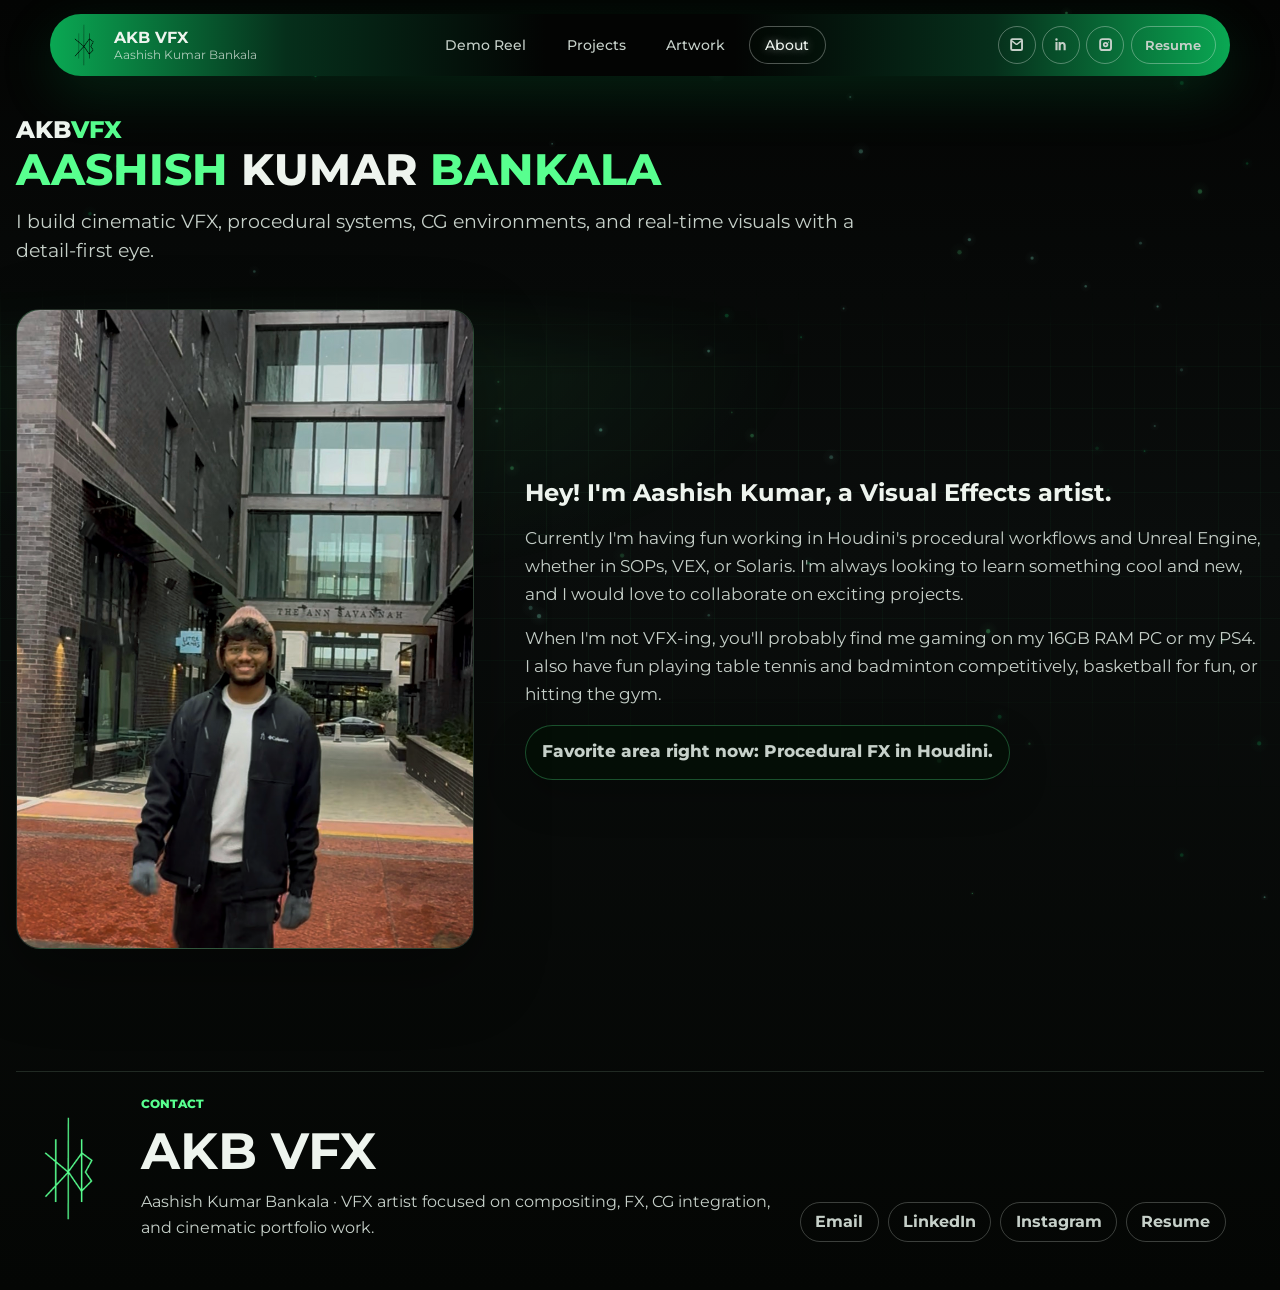
==== commit 88c0a36a: "Promote prototype1 as final site" ====
--- a/about.html
+++ b/about.html
@@ -8,9 +8,12 @@
       content="About Aashish Kumar Bankala, AKB VFX, software, contact information, and portfolio focus."
     />
     <title>About | AKB VFX</title>
+    <link rel="preconnect" href="https://fonts.googleapis.com" />
+    <link rel="preconnect" href="https://fonts.gstatic.com" crossorigin />
+    <link href="https://fonts.googleapis.com/css2?family=Montserrat:wght@400..900&display=swap" rel="stylesheet" />
     <link rel="stylesheet" href="assets/css/styles.css" />
   </head>
-  <body data-prototype="prototype2">
+  <body>
     <div class="site-shell subpage-shell">
       <header class="topbar topbar-solid" data-reveal>
         <a class="brand" href="index.html" aria-label="AKB VFX home">
@@ -22,7 +25,7 @@
         </a>
 
         <nav class="main-nav" aria-label="Primary navigation">
-          <a href="index.html#showreel">Reel</a>
+          <a href="index.html#showreel">Demo Reel</a>
           <a href="projects.html">Projects</a>
           <a href="artwork.html">Artwork</a>
           <a href="about.html" aria-current="page">About</a>
@@ -50,57 +53,58 @@
 
       <main class="about-page">
         <section class="page-hero about-hero" data-reveal>
-          <p class="eyebrow">About</p>
-          <h1>Aashish Kumar Bankala builds VFX work with a cinematic, detail-first eye.</h1>
+          <p class="eyebrow brand-eyebrow"><span>akb</span><span>vfx</span></p>
+          <h1><span>Aashish</span> Kumar <span>Bankala</span></h1>
           <p>
-            AKB VFX is a focused portfolio for showreel work, project breakdowns, software fluency,
-            and personal artwork.
+            I build cinematic VFX, procedural systems, CG environments, and real-time visuals
+            with a detail-first eye.
           </p>
         </section>
 
-        <section class="about-layout" data-reveal>
+        <section class="about-story" data-reveal>
+          <figure class="about-portrait">
+            <img
+              src="assets/images/about-portrait.jpg"
+              alt="Aashish Kumar Bankala portrait"
+              loading="lazy"
+              onerror="this.remove(); this.parentElement.classList.add('is-missing');"
+            />
+            <div class="about-portrait-fallback">
+              <span>Portrait</span>
+              <strong>Aashish Kumar Bankala</strong>
+            </div>
+          </figure>
+
           <div class="about-copy">
-            <p class="eyebrow">Profile</p>
-            <h2>Compositing, FX, CG integration, and visual storytelling.</h2>
             <p>
-              This page is ready for a short artist bio, education details, studio interests,
-              specialties, and a few behind-the-scenes images or process videos.
+              Hey! I'm Aashish Kumar, a Visual Effects artist.
             </p>
-            <div class="about-facts" aria-label="About details">
-              <div>
-                <span>Focus</span>
-                <strong>VFX / Compositing / FX</strong>
-              </div>
-              <div>
-                <span>Pipeline</span>
-                <strong>Houdini, Maya, Nuke, Unreal, Cinema 4D</strong>
-              </div>
-              <div>
-                <span>Contact</span>
-                <strong>aashishbankala@gmail.com</strong>
-              </div>
-            </div>
-          </div>
-
-          <div class="about-media-stack" aria-label="Placeholder media">
-            <figure class="about-media about-media-large">
-              <div class="about-placeholder about-placeholder-primary"></div>
-              <figcaption>Portrait or studio still placeholder</figcaption>
-            </figure>
-            <figure class="about-media">
-              <div class="about-placeholder about-placeholder-secondary"></div>
-              <figcaption>Process media placeholder</figcaption>
-            </figure>
+            <p>
+              Currently I'm having fun working in Houdini's procedural workflows and Unreal
+              Engine, whether in SOPs, VEX, or Solaris. I'm always looking to learn something
+              cool and new, and I would love to collaborate on exciting projects.
+            </p>
+            <p>
+              When I'm not VFX-ing, you'll probably find me gaming on my 16GB RAM PC or my PS4.
+              I also have fun playing table tennis and badminton competitively, basketball for
+              fun, or hitting the gym.
+            </p>
+            <p class="about-highlight">Favorite area right now: Procedural FX in Houdini.</p>
           </div>
         </section>
       </main>
 
       <footer class="site-footer" data-reveal>
         <div class="footer-main">
-          <div>
-            <p class="eyebrow">Contact</p>
-            <h2>AKB VFX</h2>
-            <p>Aashish Kumar Bankala · VFX artist focused on compositing, FX, CG integration, and cinematic portfolio work.</p>
+          <div class="footer-brand-block">
+            <a class="footer-logo" href="index.html#showreel" aria-label="Back to demoreel">
+              <img src="assets/images/logo-green.png" alt="AKB VFX logo" />
+            </a>
+            <div class="footer-copy">
+              <p class="eyebrow">Contact</p>
+              <h2>AKB VFX</h2>
+              <p>Aashish Kumar Bankala · VFX artist focused on compositing, FX, CG integration, and cinematic portfolio work.</p>
+            </div>
           </div>
           <nav class="footer-links" aria-label="Footer links">
             <a href="mailto:aashishbankala@gmail.com">Email</a>
--- a/assets/css/styles.css
+++ b/assets/css/styles.css
@@ -11,14 +11,6 @@
   --green-deep: #0aa853;
   --cyan: #8affdc;
   --shadow: rgba(0, 0, 0, 0.46);
-  --glass-tint: rgba(13, 23, 18, 0.54);
-  --glass-tint-strong: rgba(8, 14, 11, 0.76);
-  --glass-tint-soft: rgba(255, 255, 255, 0.055);
-  --glass-line: rgba(208, 255, 224, 0.22);
-  --glass-line-bright: rgba(238, 255, 244, 0.34);
-  --glass-highlight: rgba(255, 255, 255, 0.16);
-  --glass-shadow: 0 22px 70px rgba(0, 0, 0, 0.36);
-  --glass-inner: inset 0 1px 0 rgba(255, 255, 255, 0.2), inset 0 -1px 0 rgba(88, 255, 143, 0.08);
   --radius: 24px;
   --radius-sm: 18px;
   --pill: 999px;
@@ -29,6 +21,7 @@
   --block-gap: clamp(1.8rem, 2.4vw, 2.6rem);
   --scroll-progress: 0;
   --background-glow: 0;
+  --nav-fade-opacity: 0;
 }
 
 * {
@@ -46,7 +39,8 @@
   background: linear-gradient(180deg, #030403 0%, #0a0d0c 42%, #040604 100%);
   color: var(--text);
   font-family:
-    Inter, ui-sans-serif, system-ui, -apple-system, BlinkMacSystemFont, "Segoe UI", sans-serif;
+    "Montserrat", ui-sans-serif, system-ui, -apple-system, BlinkMacSystemFont, "Segoe UI", sans-serif;
+  font-optical-sizing: auto;
 }
 
 body::before {
@@ -74,76 +68,30 @@
   mix-blend-mode: screen;
 }
 
-.topbar,
-.main-nav a,
-.social-links a:not(.resume-link),
-.resume-link,
-.button,
-.software-marquee,
-.software-chip,
-.rail-arrow,
-.project-card,
-.project-software-badge,
-.project-card-meta span,
-.generated-visual span,
-.contact-band,
-.footer-links a,
-.about-facts,
-.about-facts div,
-.about-media,
-.detail-media-wrap,
-.detail-meta-grid,
-.detail-meta-grid div,
-.gallery-item,
-.project-detail-nav > a,
-.empty-gallery,
-.art-card {
-  -webkit-backdrop-filter: saturate(1.35) blur(10px);
-  backdrop-filter: saturate(1.35) blur(10px);
-}
-
-.project-card,
-.software-chip,
-.art-card {
-  -webkit-backdrop-filter: saturate(1.18) blur(4px);
-  backdrop-filter: saturate(1.18) blur(4px);
-}
-
 .site-shell {
   position: relative;
   z-index: 1;
 }
 
-.has-custom-cursor,
-.has-custom-cursor * {
-  cursor: none !important;
-}
-
-.cursor-dot {
+.site-shell::before {
   position: fixed;
   top: 0;
+  right: 0;
   left: 0;
-  z-index: 10000;
-  width: 18px;
-  height: 18px;
-  border-radius: 50%;
+  z-index: 49;
+  height: clamp(190px, 14vw, 250px);
   pointer-events: none;
-  background: var(--green);
-  box-shadow: 0 0 18px rgba(88, 255, 143, 0.45);
-  opacity: 0;
-  transition:
-    width 150ms ease,
-    height 150ms ease,
-    opacity 150ms ease;
-}
-
-.cursor-dot.is-visible {
-  opacity: 1;
-}
-
-.cursor-dot.is-pressed {
-  width: 14px;
-  height: 14px;
+  content: "";
+  opacity: var(--nav-fade-opacity);
+  background: linear-gradient(
+    180deg,
+    rgba(0, 0, 0, 0.9) 0%,
+    rgba(0, 0, 0, 0.78) 28%,
+    rgba(2, 7, 4, 0.48) 56%,
+    rgba(2, 7, 4, 0.18) 82%,
+    rgba(0, 0, 0, 0) 100%
+  );
+  transition: opacity 120ms linear;
 }
 
 .logo-loader {
@@ -160,6 +108,7 @@
 }
 
 .logo-loader img {
+  --loader-logo-x: -8px;
   width: min(28vw, 180px);
   height: min(28vw, 180px);
   object-fit: contain;
@@ -203,19 +152,31 @@
   transform: translateX(-50%);
   margin-top: 14px;
   padding: 10px;
-  overflow: hidden;
-  border: 1px solid var(--glass-line-bright);
+  border: 0;
   border-radius: var(--pill);
-  background:
-    linear-gradient(90deg, rgba(10, 168, 83, 0.6) 0%, rgba(6, 47, 27, 0.46) 20%, rgba(3, 4, 3, 0.64) 42%, rgba(3, 4, 3, 0.64) 58%, rgba(6, 47, 27, 0.46) 80%, rgba(10, 168, 83, 0.6) 100%),
-    linear-gradient(135deg, rgba(255, 255, 255, 0.14), rgba(255, 255, 255, 0.015) 42%, rgba(88, 255, 143, 0.12));
-  box-shadow: var(--glass-shadow), var(--glass-inner);
+  background: linear-gradient(
+    90deg,
+    var(--green-deep) 0%,
+    #062f1b 20%,
+    #030403 42%,
+    #030403 58%,
+    #062f1b 80%,
+    var(--green-deep) 100%
+  );
+  isolation: isolate;
+  box-shadow: 0 18px 54px rgba(10, 168, 83, 0.18);
 }
 
 .topbar-solid {
-  background:
-    linear-gradient(90deg, rgba(10, 168, 83, 0.6) 0%, rgba(6, 47, 27, 0.46) 20%, rgba(3, 4, 3, 0.64) 42%, rgba(3, 4, 3, 0.64) 58%, rgba(6, 47, 27, 0.46) 80%, rgba(10, 168, 83, 0.6) 100%),
-    linear-gradient(135deg, rgba(255, 255, 255, 0.14), rgba(255, 255, 255, 0.015) 42%, rgba(88, 255, 143, 0.12));
+  background: linear-gradient(
+    90deg,
+    var(--green-deep) 0%,
+    #062f1b 20%,
+    #030403 42%,
+    #030403 58%,
+    #062f1b 80%,
+    var(--green-deep) 100%
+  );
 }
 
 .brand {
@@ -277,6 +238,7 @@
   padding: 0 0.85rem;
   color: var(--muted-strong);
   font-size: 0.82rem;
+  font-weight: 500;
   transition:
     transform 180ms ease,
     text-shadow 180ms ease,
@@ -291,23 +253,17 @@
 }
 
 .main-nav a[aria-current="page"] {
-  border-color: var(--glass-line-bright);
-  background:
-    linear-gradient(135deg, rgba(255, 255, 255, 0.18), rgba(255, 255, 255, 0.04)),
-    rgba(3, 16, 6, 0.26);
+  border-color: rgba(238, 244, 238, 0.32);
+  background: rgba(3, 16, 6, 0.22);
   color: var(--text);
-  box-shadow: var(--glass-inner), 0 8px 22px rgba(0, 0, 0, 0.16);
   text-shadow: 0 0 9px rgba(255, 255, 255, 0.46);
 }
 
 .main-nav a:hover {
   transform: translateY(-3px) scale(1.04);
-  border-color: var(--glass-line-bright);
-  background:
-    linear-gradient(135deg, rgba(255, 255, 255, 0.18), rgba(255, 255, 255, 0.04)),
-    rgba(3, 16, 6, 0.26);
+  border-color: rgba(238, 244, 238, 0.32);
+  background: rgba(3, 16, 6, 0.22);
   color: var(--text);
-  box-shadow: var(--glass-inner), 0 8px 22px rgba(0, 0, 0, 0.16);
   text-shadow: 0 0 9px rgba(255, 255, 255, 0.46);
 }
 
@@ -320,6 +276,7 @@
   align-items: center;
   justify-content: flex-end;
   gap: 0.4rem;
+  padding-right: 0.25rem;
 }
 
 .social-links a:not(.resume-link) {
@@ -327,13 +284,10 @@
   width: 38px;
   height: 38px;
   place-items: center;
-  border: 1px solid var(--glass-line-bright);
+  border: 1px solid rgba(238, 244, 238, 0.34);
   border-radius: var(--pill);
   color: var(--muted-strong);
-  background:
-    linear-gradient(135deg, rgba(255, 255, 255, 0.12), rgba(255, 255, 255, 0.02)),
-    rgba(4, 10, 7, 0.32);
-  box-shadow: var(--glass-inner);
+  background: transparent;
   transition:
     transform 180ms ease,
     box-shadow 180ms ease,
@@ -345,27 +299,22 @@
   transform: translateY(-3px) scale(1.08);
   border-color: rgba(238, 244, 238, 0.62);
   color: var(--text);
-  box-shadow: var(--glass-inner), 0 0 18px rgba(255, 255, 255, 0.18);
+  box-shadow: 0 0 14px rgba(255, 255, 255, 0.16);
 }
 
 .social-links .resume-link {
-  border: 1px solid var(--glass-line-bright);
-  background:
-    linear-gradient(135deg, rgba(255, 255, 255, 0.12), rgba(255, 255, 255, 0.02)),
-    rgba(4, 10, 7, 0.32);
+  border: 1px solid rgba(238, 244, 238, 0.34);
+  background: transparent;
   color: var(--muted-strong);
-  font-weight: 850;
-  box-shadow: var(--glass-inner);
+  font-weight: 650;
 }
 
 .social-links .resume-link:hover {
   transform: translateY(-3px) scale(1.04);
   border-color: rgba(238, 244, 238, 0.62);
-  background:
-    linear-gradient(135deg, rgba(255, 255, 255, 0.16), rgba(255, 255, 255, 0.035)),
-    rgba(4, 10, 7, 0.4);
+  background: transparent;
   color: var(--text);
-  box-shadow: var(--glass-inner), 0 0 18px rgba(255, 255, 255, 0.18);
+  box-shadow: 0 0 14px rgba(255, 255, 255, 0.16);
 }
 
 .social-links a[aria-label="LinkedIn"] svg {
@@ -465,9 +414,16 @@
   margin: 0;
   max-width: 980px;
   font-size: clamp(3.8rem, 10vw, 8.8rem);
+  font-weight: 760;
   line-height: 0.84;
   letter-spacing: 0;
   text-transform: uppercase;
+}
+
+.hero h1 {
+  font-family: "Jost", "Montserrat", ui-sans-serif, system-ui, -apple-system, BlinkMacSystemFont, "Segoe UI", sans-serif;
+  font-optical-sizing: auto;
+  font-weight: 620;
 }
 
 .hero h1 span {
@@ -483,8 +439,6 @@
 }
 
 .button {
-  position: relative;
-  overflow: hidden;
   display: inline-flex;
   min-height: 46px;
   align-items: center;
@@ -494,7 +448,7 @@
   border-radius: var(--pill);
   padding: 0 1rem;
   cursor: pointer;
-  font-weight: 800;
+  font-weight: 700;
   backface-visibility: hidden;
   transform-origin: center;
   transition:
@@ -505,42 +459,20 @@
     color 180ms ease;
 }
 
-.button::before {
-  position: absolute;
-  inset: 1px;
-  pointer-events: none;
-  content: "";
-  border-radius: inherit;
-  background:
-    linear-gradient(135deg, rgba(255, 255, 255, 0.24), rgba(255, 255, 255, 0.02) 42%, rgba(88, 255, 143, 0.08)),
-    radial-gradient(circle at 20% 0%, rgba(255, 255, 255, 0.24), transparent 42%);
-  opacity: 0.62;
-}
-
-.button > * {
-  position: relative;
-}
-
 .button:hover {
   transform: translateY(-3px) scale(1.03);
 }
 
 .button-primary {
-  border-color: rgba(164, 255, 195, 0.36);
-  background:
-    linear-gradient(135deg, rgba(88, 255, 143, 0.28), rgba(10, 168, 83, 0.7)),
-    rgba(10, 168, 83, 0.42);
+  background: var(--green-deep);
   color: var(--text);
-  box-shadow: var(--glass-inner), 0 20px 58px rgba(10, 168, 83, 0.22);
+  box-shadow: 0 20px 58px rgba(10, 168, 83, 0.22);
 }
 
 .button-ghost {
-  border-color: var(--glass-line);
-  background:
-    linear-gradient(135deg, rgba(255, 255, 255, 0.11), rgba(255, 255, 255, 0.02)),
-    var(--glass-tint);
+  border-color: var(--line);
+  background: rgba(255, 255, 255, 0.055);
   color: var(--text);
-  box-shadow: var(--glass-inner);
 }
 
 .sound-toggle {
@@ -558,13 +490,11 @@
 
 .button-deep-green,
 .back-link.button-ghost {
-  border-color: rgba(164, 255, 195, 0.34);
-  background:
-    linear-gradient(90deg, rgba(6, 59, 33, 0.72), rgba(10, 168, 83, 0.72)),
-    linear-gradient(135deg, rgba(255, 255, 255, 0.14), rgba(255, 255, 255, 0.025));
+  border-color: rgba(88, 255, 143, 0.26);
+  background: linear-gradient(90deg, #063b21, var(--green-deep));
   background-clip: padding-box;
   color: var(--text);
-  box-shadow: var(--glass-inner), 0 16px 42px rgba(10, 168, 83, 0.18);
+  box-shadow: 0 16px 42px rgba(10, 168, 83, 0.18);
 }
 
 .button-deep-green:hover,
@@ -619,26 +549,67 @@
 
 .software-section {
   overflow: hidden;
+  padding-top: clamp(3.2rem, 4.8vw, 5rem);
 }
 
 .project-section {
   width: min(calc(100% - 16px), 1680px);
   overflow: hidden;
-}
-
-.project-section .section-heading {
+  padding-top: clamp(1.2rem, 2vw, 2.4rem);
+  padding-bottom: clamp(2.5rem, 3.5vw, 4rem);
+}
+
+.project-section .section-heading,
+.software-section .section-heading {
+  display: grid;
   width: min(calc(100% - 32px), var(--content-max));
+  gap: 0.65rem;
+  justify-items: start;
   margin: 0 auto;
+}
+
+.project-section .eyebrow,
+.software-section .eyebrow {
+  margin: 0;
+  font-size: 0.95rem;
+}
+
+.project-section .section-heading h2,
+.software-section .section-heading h2 {
+  max-width: none;
+  font-size: 3.15rem;
+  line-height: 1;
+  white-space: nowrap;
+}
+
+.contact-band h2 {
+  max-width: none;
+  font-size: clamp(1.15rem, 1.45vw, 1.48rem);
+  line-height: 1.12;
+  white-space: nowrap;
+}
+
+.contact-band {
+  grid-template-columns: minmax(0, 1fr) auto;
+  align-items: center;
+}
+
+.contact-band > div:first-child {
+  min-width: 0;
+}
+
+.contact-band .contact-actions {
+  flex-wrap: nowrap;
+  justify-content: flex-end;
+  margin-top: 0;
 }
 
 .software-marquee {
   margin-top: var(--block-gap);
   overflow-x: hidden;
   overflow-y: hidden;
-  border-block: 1px solid var(--glass-line);
-  background:
-    linear-gradient(90deg, rgba(88, 255, 143, 0.08), rgba(255, 255, 255, 0.035), rgba(88, 255, 143, 0.08)),
-    rgba(8, 14, 11, 0.42);
+  border-block: 1px solid var(--line);
+  background: rgba(255, 255, 255, 0.025);
   mask-image: linear-gradient(90deg, transparent, black 8%, black 92%, transparent);
   scroll-behavior: auto;
   scrollbar-width: none;
@@ -676,14 +647,11 @@
   height: 86px;
   align-items: center;
   justify-content: center;
-  border: 1px solid var(--glass-line);
+  border: 1px solid var(--line);
   border-radius: var(--radius);
-  background:
-    linear-gradient(145deg, rgba(255, 255, 255, 0.14), rgba(255, 255, 255, 0.03) 44%, rgba(88, 255, 143, 0.06)),
-    rgba(10, 18, 14, 0.5);
+  background: linear-gradient(180deg, rgba(255, 255, 255, 0.07), rgba(255, 255, 255, 0.025));
   color: var(--text);
   font-weight: 800;
-  box-shadow: var(--glass-inner), 0 12px 28px rgba(0, 0, 0, 0.2);
 }
 
 .software-chip img {
@@ -713,7 +681,7 @@
 
 .project-rail-shell {
   position: relative;
-  margin-top: var(--block-gap);
+  margin-top: clamp(1.2rem, 1.8vw, 1.9rem);
 }
 
 .project-rail {
@@ -733,13 +701,10 @@
   width: 46px;
   height: 46px;
   place-items: center;
-  border: 1px solid var(--glass-line);
+  border: 1px solid rgba(238, 244, 238, 0.2);
   border-radius: var(--pill);
-  background:
-    linear-gradient(135deg, rgba(255, 255, 255, 0.14), rgba(255, 255, 255, 0.03)),
-    rgba(5, 8, 7, 0.7);
+  background: rgba(5, 8, 7, 0.76);
   color: var(--text);
-  box-shadow: var(--glass-inner), 0 12px 30px rgba(0, 0, 0, 0.28);
   cursor: pointer;
   transform: translateY(-50%);
   transition:
@@ -786,12 +751,10 @@
   flex: 0 0 auto;
   align-items: flex-end;
   overflow: hidden;
-  border: 1px solid var(--glass-line);
+  border: 1px solid var(--line);
   border-radius: var(--radius);
-  background:
-    linear-gradient(145deg, rgba(255, 255, 255, 0.12), rgba(255, 255, 255, 0.02) 40%, rgba(88, 255, 143, 0.08)),
-    rgba(8, 13, 10, 0.55);
-  box-shadow: var(--glass-inner), 0 24px 80px rgba(0, 0, 0, 0.32);
+  background: var(--bg-soft);
+  box-shadow: 0 24px 80px rgba(0, 0, 0, 0.32);
   cursor: pointer;
   isolation: isolate;
 }
@@ -802,32 +765,47 @@
   z-index: 1;
   content: "";
   background:
-    linear-gradient(135deg, rgba(255, 255, 255, 0.12), transparent 22%, rgba(88, 255, 143, 0.055) 58%, transparent),
-    linear-gradient(180deg, transparent 18%, rgba(0, 0, 0, 0.1) 44%, rgba(0, 0, 0, 0.84) 100%),
-    linear-gradient(90deg, rgba(88, 255, 143, 0.12), transparent 44%);
-}
-
-.project-software-badge {
+    linear-gradient(180deg, transparent 24%, rgba(0, 0, 0, 0.08) 50%, rgba(0, 0, 0, 0.68) 100%),
+    linear-gradient(90deg, rgba(88, 255, 143, 0.065), transparent 44%);
+}
+
+.project-software-badges {
   position: absolute;
   top: 1rem;
   left: 1rem;
   z-index: 3;
+  display: flex;
+  max-width: calc(100% - 2rem);
+  flex-wrap: nowrap;
+  gap: 0.45rem;
+}
+
+.project-software-badge {
   display: grid;
   width: 54px;
   height: 54px;
+  flex: 0 0 54px;
   place-items: center;
-  border: 1px solid var(--glass-line);
+  border: 1px solid rgba(238, 244, 238, 0.12);
   border-radius: 999px;
-  background:
-    linear-gradient(135deg, rgba(255, 255, 255, 0.16), rgba(255, 255, 255, 0.025)),
-    rgba(5, 8, 7, 0.68);
-  box-shadow: var(--glass-inner), 0 18px 44px rgba(0, 0, 0, 0.35);
+  background: rgba(5, 8, 7, 0.72);
+  box-shadow: 0 12px 30px rgba(0, 0, 0, 0.32);
 }
 
 .project-software-badge img {
   max-width: 34px;
   max-height: 34px;
   object-fit: contain;
+}
+
+.project-software-badge[title="Maya"] img {
+  max-width: 42px;
+  max-height: 42px;
+}
+
+.project-software-badge[title="Cinema 4D"] img {
+  max-width: 40px;
+  max-height: 40px;
 }
 
 .project-media,
@@ -837,7 +815,7 @@
   width: 100%;
   height: 100%;
   object-fit: cover;
-  filter: saturate(0.86) contrast(1.08) brightness(0.72);
+  filter: saturate(0.92) contrast(1.06) brightness(0.84);
   transition:
     transform 500ms ease,
     filter 500ms ease;
@@ -845,7 +823,11 @@
 
 .project-card:hover .project-media {
   transform: scale(1.06);
-  filter: saturate(1) contrast(1.14) brightness(0.86);
+  filter: saturate(1.02) contrast(1.1) brightness(0.94);
+}
+
+.project-card[data-project="houdini-venom-tendrils"]:hover .project-media {
+  transform: scale(1.1);
 }
 
 .project-card-glow {
@@ -854,8 +836,8 @@
   z-index: 0;
   height: 120px;
   border-radius: 999px;
-  background: radial-gradient(ellipse at center, rgba(88, 255, 143, 0.2), rgba(88, 255, 143, 0.06) 46%, transparent 72%);
-  opacity: 0.82;
+  background: rgba(88, 255, 143, 0.18);
+  filter: blur(40px);
 }
 
 .project-card-content {
@@ -875,9 +857,21 @@
 
 .project-card-content h3 {
   margin: 0;
-  font-size: clamp(1.7rem, 4vw, 2.8rem);
-  line-height: 0.96;
+  font-size: clamp(1.35rem, 2.6vw, 2.1rem);
+  line-height: 1.02;
   letter-spacing: 0;
+  text-wrap: balance;
+}
+
+.project-rail .project-card-content h3 {
+  font-size: clamp(1.35rem, 2.6vw, 2.1rem);
+  line-height: 1.02;
+}
+
+.project-grid .project-card-content h3 {
+  font-size: clamp(1.12rem, 1.75vw, 1.55rem);
+  line-height: 1.05;
+  text-wrap: balance;
 }
 
 .project-card-meta {
@@ -888,15 +882,18 @@
 }
 
 .project-card-meta span {
-  border: 1px solid rgba(208, 255, 224, 0.2);
+  max-width: 100%;
+  border: 1px solid var(--line);
   border-radius: 999px;
   padding: 0.42rem 0.6rem;
-  background:
-    linear-gradient(135deg, rgba(255, 255, 255, 0.13), rgba(255, 255, 255, 0.025)),
-    rgba(5, 9, 7, 0.52);
+  background: rgba(0, 0, 0, 0.34);
+  box-shadow: 0 8px 20px rgba(0, 0, 0, 0.22);
   color: var(--muted-strong);
+  -webkit-backdrop-filter: blur(6px);
+  backdrop-filter: blur(6px);
   font-size: 0.72rem;
-  box-shadow: var(--glass-inner);
+  line-height: 1.25;
+  overflow-wrap: anywhere;
 }
 
 .generated-visual {
@@ -911,15 +908,12 @@
 .generated-visual span {
   position: relative;
   z-index: 1;
-  border: 1px solid var(--glass-line);
+  border: 1px solid rgba(255, 255, 255, 0.12);
   border-radius: var(--pill);
   padding: 0.65rem 0.85rem;
-  background:
-    linear-gradient(135deg, rgba(255, 255, 255, 0.15), rgba(255, 255, 255, 0.02)),
-    rgba(0, 0, 0, 0.35);
+  background: rgba(0, 0, 0, 0.35);
   font-size: 0.78rem;
   font-weight: 800;
-  box-shadow: var(--glass-inner);
 }
 
 .visual-comp {
@@ -946,15 +940,12 @@
 
 .contact-band {
   margin-bottom: 4rem;
-  overflow: hidden;
-  border: 1px solid var(--glass-line);
+  border: 1px solid var(--line);
   border-radius: var(--radius);
   padding: 2rem;
   background:
-    linear-gradient(135deg, rgba(255, 255, 255, 0.13), transparent 22%, rgba(88, 255, 143, 0.12) 78%),
-    linear-gradient(135deg, rgba(88, 255, 143, 0.16), transparent 38%),
-    rgba(8, 14, 11, 0.54);
-  box-shadow: var(--glass-inner), var(--glass-shadow);
+    linear-gradient(135deg, rgba(88, 255, 143, 0.12), transparent 38%),
+    rgba(255, 255, 255, 0.035);
 }
 
 .site-footer {
@@ -966,7 +957,7 @@
 .footer-main {
   display: grid;
   grid-template-columns: minmax(0, 1fr) auto;
-  gap: 2rem;
+  gap: clamp(1.2rem, 2vw, 1.7rem);
   align-items: end;
   border-top: 1px solid var(--line);
   padding-top: 1.5rem;
@@ -976,6 +967,50 @@
   margin: 0;
   font-size: clamp(1.6rem, 4vw, 3.4rem);
   line-height: 0.95;
+}
+
+.footer-brand-block {
+  display: flex;
+  align-items: center;
+  gap: clamp(1rem, 1.6vw, 1.45rem);
+  min-width: 0;
+}
+
+.footer-copy {
+  min-width: 0;
+}
+
+.footer-logo {
+  position: relative;
+  display: flex;
+  width: clamp(104px, 8.2vw, 136px);
+  height: clamp(104px, 8.2vw, 136px);
+  flex: 0 0 auto;
+  align-items: center;
+  justify-content: center;
+  transition:
+    transform 180ms ease,
+    opacity 180ms ease;
+}
+
+.footer-logo:hover {
+  transform: translateY(-3px) scale(1.04);
+  opacity: 1;
+}
+
+.footer-logo img {
+  display: block;
+  width: 100%;
+  height: 100%;
+  object-fit: contain;
+  filter: drop-shadow(0 0 0 rgba(88, 255, 143, 0));
+  transition: filter 180ms ease;
+}
+
+.footer-logo:hover img {
+  filter:
+    drop-shadow(0 0 10px rgba(88, 255, 143, 0.5))
+    drop-shadow(0 0 24px rgba(88, 255, 143, 0.28));
 }
 
 .footer-main p:last-child {
@@ -990,21 +1025,18 @@
   flex-wrap: wrap;
   justify-content: flex-end;
   gap: 0.55rem;
+  padding-right: clamp(1rem, 3vw, 3rem);
 }
 
 .footer-links a {
   display: inline-flex;
   min-height: 40px;
   align-items: center;
-  border: 1px solid var(--glass-line);
+  border: 1px solid rgba(238, 244, 238, 0.24);
   border-radius: var(--pill);
   padding: 0 0.9rem;
   color: var(--muted-strong);
-  font-weight: 800;
-  background:
-    linear-gradient(135deg, rgba(255, 255, 255, 0.1), rgba(255, 255, 255, 0.02)),
-    rgba(5, 10, 7, 0.42);
-  box-shadow: var(--glass-inner);
+  font-weight: 700;
   transition:
     transform 180ms ease,
     border-color 180ms ease,
@@ -1015,20 +1047,18 @@
 .footer-links a:hover {
   transform: translateY(-3px);
   border-color: rgba(88, 255, 143, 0.46);
-  background:
-    linear-gradient(135deg, rgba(255, 255, 255, 0.14), rgba(255, 255, 255, 0.035)),
-    rgba(88, 255, 143, 0.1);
+  background: rgba(88, 255, 143, 0.08);
   color: var(--text);
 }
 
 .subpage-shell {
-  padding-top: 7.5rem;
+  padding-top: 5.45rem;
 }
 
 .page-hero {
   width: min(calc(100% - 32px), var(--content-max));
   margin: 0 auto;
-  padding: var(--section-space-tight) 0 3rem;
+  padding: clamp(1.7rem, 2.3vw, 2.6rem) 0 clamp(2.4rem, 3vw, 3rem);
 }
 
 .page-hero h1,
@@ -1044,29 +1074,191 @@
   font-size: 1.08rem;
 }
 
-.about-layout {
+.projects-page .page-hero h1,
+.artwork-page .page-hero h1,
+.about-page .page-hero h1 {
+  max-width: 1040px;
+  font-size: clamp(1.75rem, 3.45vw, 3.35rem);
+  line-height: 1.04;
+  text-wrap: balance;
+}
+
+.projects-page .page-hero .eyebrow,
+.artwork-page .page-hero .eyebrow,
+.about-page .page-hero .eyebrow {
+  margin: 0 0 0.35rem;
+  color: var(--green);
+  font-size: clamp(1.15rem, 1.9vw, 1.65rem);
+  line-height: 1;
+}
+
+.projects-page .page-hero h1 span,
+.artwork-page .page-hero h1 span,
+.about-page .page-hero h1 span {
+  color: var(--green);
+}
+
+.about-page .brand-eyebrow {
+  display: inline-flex;
+  gap: 0;
+  color: var(--text);
+}
+
+.about-page .brand-eyebrow span:first-child {
+  color: var(--text);
+}
+
+.about-page .brand-eyebrow span:last-child {
+  color: var(--green);
+}
+
+.projects-page .page-hero p,
+.about-page .page-hero p {
+  max-width: 900px;
+  margin-top: 1rem;
+  color: var(--muted-strong);
+  font-size: clamp(1rem, 1.45vw, 1.24rem);
+  line-height: 1.55;
+}
+
+.about-story {
+  position: relative;
   display: grid;
   width: min(calc(100% - 32px), var(--content-max));
-  grid-template-columns: minmax(0, 0.94fr) minmax(300px, 0.72fr);
-  gap: var(--block-gap);
-  align-items: start;
+  grid-template-columns: minmax(280px, 0.62fr) minmax(0, 1fr);
+  gap: clamp(1.8rem, 4vw, 4.25rem);
+  align-items: center;
   margin: 0 auto;
-  padding: 1rem 0 var(--section-space);
+  padding: 0.3rem 0 var(--section-space);
+}
+
+.about-story::before {
+  position: absolute;
+  inset: -1.4rem -1rem auto;
+  z-index: -1;
+  height: min(72%, 620px);
+  pointer-events: none;
+  content: "";
+  background:
+    linear-gradient(90deg, rgba(88, 255, 143, 0.05) 1px, transparent 1px),
+    linear-gradient(180deg, rgba(88, 255, 143, 0.05) 1px, transparent 1px),
+    radial-gradient(ellipse at 24% 12%, rgba(88, 255, 143, 0.14), transparent 32rem);
+  background-size: 42px 42px, 42px 42px, auto;
+  mask-image: linear-gradient(180deg, transparent 0%, black 18%, black 68%, transparent 100%);
+  opacity: 0.72;
+}
+
+.about-portrait {
+  position: sticky;
+  top: 7.2rem;
+  min-height: clamp(420px, 54vw, 640px);
+  margin: 0;
+  overflow: hidden;
+  border: 1px solid var(--line);
+  border-radius: var(--radius);
+  background:
+    radial-gradient(ellipse at 50% 22%, rgba(88, 255, 143, 0.16), transparent 18rem),
+    linear-gradient(145deg, rgba(88, 255, 143, 0.12), transparent 40%),
+    #0a0d0b;
+  box-shadow: 0 24px 70px rgba(0, 0, 0, 0.36);
+}
+
+.about-portrait img {
+  position: absolute;
+  inset: 0;
+  z-index: 2;
+  width: 100%;
+  height: 100%;
+  object-fit: cover;
+  object-position: center 24%;
+  filter: contrast(1.04) saturate(1.03);
+}
+
+.about-portrait::before {
+  position: absolute;
+  inset: 0;
+  z-index: 1;
+  pointer-events: none;
+  content: "";
+  background:
+    linear-gradient(90deg, rgba(255, 255, 255, 0.045) 1px, transparent 1px),
+    linear-gradient(180deg, rgba(255, 255, 255, 0.04) 1px, transparent 1px);
+  background-size: 34px 34px;
+}
+
+.about-portrait::after {
+  position: absolute;
+  inset: 0;
+  z-index: 3;
+  pointer-events: none;
+  content: "";
+  background:
+    linear-gradient(180deg, transparent 52%, rgba(0, 0, 0, 0.48) 100%),
+    radial-gradient(ellipse at 50% 70%, rgba(88, 255, 143, 0.16), transparent 18rem);
+  mix-blend-mode: soft-light;
+}
+
+.about-portrait-fallback {
+  position: absolute;
+  inset: 1.25rem;
+  z-index: 2;
+  display: grid;
+  place-content: end start;
+  gap: 0.35rem;
+  color: var(--text);
+}
+
+.about-portrait-fallback span {
+  color: var(--green);
+  font-size: 0.74rem;
+  font-weight: 850;
+  text-transform: uppercase;
+}
+
+.about-portrait-fallback strong {
+  max-width: 9ch;
+  font-size: clamp(2.2rem, 5vw, 4.5rem);
+  line-height: 0.92;
+  text-transform: uppercase;
+}
+
+.about-portrait:not(.is-missing) .about-portrait-fallback {
+  display: none;
 }
 
 .about-copy h2 {
   margin: 0;
-  max-width: 780px;
-  font-size: clamp(2.15rem, 5vw, 5.2rem);
-  line-height: 0.96;
+  max-width: 850px;
+  font-size: clamp(2.2rem, 4.9vw, 5rem);
+  line-height: 0.94;
   letter-spacing: 0;
 }
 
 .about-copy p:not(.eyebrow) {
-  max-width: 720px;
-  margin: 1.25rem 0 0;
+  max-width: 850px;
+  margin: 1rem 0 0;
   color: var(--muted-strong);
-  line-height: 1.75;
+  font-size: clamp(1rem, 1.3vw, 1.2rem);
+  line-height: 1.68;
+}
+
+.about-copy p:first-child {
+  margin-top: 0;
+  color: var(--text);
+  font-size: clamp(1.22rem, 1.85vw, 1.75rem);
+  font-weight: 720;
+  line-height: 1.3;
+}
+
+.about-copy .about-highlight {
+  display: inline-flex;
+  border: 1px solid rgba(88, 255, 143, 0.28);
+  border-radius: var(--pill);
+  padding: 0.78rem 1rem;
+  background: rgba(3, 16, 6, 0.72);
+  color: var(--green);
+  font-weight: 760;
+  box-shadow: 0 16px 42px rgba(0, 0, 0, 0.24);
 }
 
 .about-facts {
@@ -1074,19 +1266,16 @@
   gap: 1px;
   overflow: hidden;
   margin-top: 2rem;
-  border: 1px solid var(--glass-line);
+  border: 1px solid var(--line);
   border-radius: var(--radius);
-  background: var(--glass-line);
-  box-shadow: var(--glass-inner), 0 18px 42px rgba(0, 0, 0, 0.22);
+  background: var(--line);
 }
 
 .about-facts div {
   display: grid;
   gap: 0.45rem;
   padding: 1rem;
-  background:
-    linear-gradient(145deg, rgba(255, 255, 255, 0.09), rgba(255, 255, 255, 0.02)),
-    rgba(10, 13, 12, 0.68);
+  background: rgba(10, 13, 12, 0.96);
 }
 
 .about-facts span {
@@ -1100,56 +1289,21 @@
   line-height: 1.45;
 }
 
-.about-media-stack {
-  display: grid;
-  gap: 1rem;
-}
-
-.about-media {
-  margin: 0;
-  overflow: hidden;
-  border: 1px solid var(--glass-line);
-  border-radius: var(--radius);
-  background:
-    linear-gradient(145deg, rgba(255, 255, 255, 0.1), rgba(255, 255, 255, 0.025)),
-    rgba(8, 14, 11, 0.48);
-  box-shadow: var(--glass-inner), 0 18px 48px rgba(0, 0, 0, 0.22);
-}
-
-.about-media-large {
-  aspect-ratio: 4 / 5;
-}
-
-.about-media:not(.about-media-large) {
-  aspect-ratio: 16 / 9;
-}
-
-.about-placeholder {
-  width: 100%;
-  height: calc(100% - 48px);
-  min-height: 180px;
-}
-
-.about-placeholder-primary {
-  background:
-    radial-gradient(circle at 56% 32%, rgba(138, 255, 220, 0.18), transparent 18rem),
-    linear-gradient(145deg, rgba(88, 255, 143, 0.22), transparent 34%),
-    repeating-linear-gradient(90deg, rgba(255, 255, 255, 0.06) 0 1px, transparent 1px 36px),
-    #090d0b;
-}
-
-.about-placeholder-secondary {
-  background:
-    linear-gradient(120deg, transparent 0 18%, rgba(88, 255, 143, 0.2) 18% 20%, transparent 20% 62%, rgba(255, 255, 255, 0.08) 62% 64%, transparent 64%),
-    radial-gradient(circle at 28% 72%, rgba(88, 255, 143, 0.18), transparent 15rem),
-    #070908;
-}
-
-.about-media figcaption {
-  border-top: 1px solid var(--line);
-  padding: 0.8rem 1rem;
+.about-tags {
+  display: flex;
+  flex-wrap: wrap;
+  gap: 0.6rem;
+  margin-top: 1.5rem;
+}
+
+.about-tags span {
+  border: 1px solid rgba(194, 255, 213, 0.16);
+  border-radius: var(--pill);
+  padding: 0.58rem 0.82rem;
+  background: rgba(10, 13, 12, 0.82);
   color: var(--muted-strong);
-  font-weight: 800;
+  font-size: 0.82rem;
+  font-weight: 760;
 }
 
 .project-grid-section {
@@ -1176,8 +1330,8 @@
 
 .detail-hero {
   display: grid;
-  grid-template-columns: minmax(320px, 0.82fr) minmax(420px, 1.1fr);
-  gap: clamp(2rem, 5vw, 4.5rem);
+  grid-template-columns: minmax(0, 0.78fr) minmax(420px, 1.12fr);
+  gap: clamp(2rem, 4vw, 4rem);
   align-items: center;
   min-height: 0;
   padding: clamp(1.5rem, 3vw, 3rem) 0 var(--section-space-tight);
@@ -1185,7 +1339,16 @@
 
 .detail-copy {
   display: grid;
+  min-width: 0;
   align-content: center;
+}
+
+.detail-copy h1 {
+  max-width: 100%;
+  font-size: clamp(2.15rem, 3.15vw, 3rem);
+  line-height: 1.02;
+  overflow-wrap: normal;
+  text-wrap: balance;
 }
 
 .back-link {
@@ -1208,13 +1371,11 @@
   position: relative;
   aspect-ratio: 16 / 9;
   min-height: 0;
+  min-width: 0;
   overflow: hidden;
-  border: 1px solid var(--glass-line);
+  border: 1px solid var(--line);
   border-radius: var(--radius);
-  background:
-    linear-gradient(145deg, rgba(255, 255, 255, 0.08), rgba(255, 255, 255, 0.02)),
-    #0c100e;
-  box-shadow: var(--glass-inner), var(--glass-shadow);
+  background: #0c100e;
 }
 
 .detail-media {
@@ -1228,10 +1389,9 @@
   grid-template-columns: repeat(4, minmax(0, 1fr));
   gap: 1px;
   overflow: hidden;
-  border: 1px solid var(--glass-line);
+  border: 1px solid var(--line);
   border-radius: var(--radius);
-  background: var(--glass-line);
-  box-shadow: var(--glass-inner), 0 20px 52px rgba(0, 0, 0, 0.24);
+  background: var(--line);
 }
 
 .detail-meta-grid div {
@@ -1242,9 +1402,7 @@
   place-items: center;
   padding: clamp(1rem, 1.6vw, 1.4rem);
   text-align: center;
-  background:
-    linear-gradient(145deg, rgba(255, 255, 255, 0.09), rgba(255, 255, 255, 0.018)),
-    rgba(10, 13, 12, 0.7);
+  background: rgba(10, 13, 12, 0.96);
 }
 
 .detail-meta-grid span {
@@ -1266,6 +1424,13 @@
   padding-top: var(--section-space-tight);
 }
 
+.detail-gallery .section-heading h2 {
+  max-width: 100%;
+  font-size: clamp(2.15rem, 3.15vw, 3rem);
+  line-height: 1.02;
+  text-wrap: balance;
+}
+
 .gallery-grid {
   display: grid;
   grid-template-columns: 1fr;
@@ -1276,12 +1441,9 @@
 .gallery-item {
   margin: 0;
   overflow: hidden;
-  border: 1px solid var(--glass-line);
+  border: 1px solid var(--line);
   border-radius: var(--radius);
-  background:
-    linear-gradient(145deg, rgba(255, 255, 255, 0.1), rgba(255, 255, 255, 0.02)),
-    rgba(8, 14, 11, 0.5);
-  box-shadow: var(--glass-inner), 0 18px 48px rgba(0, 0, 0, 0.22);
+  background: rgba(255, 255, 255, 0.035);
 }
 
 .gallery-item video,
@@ -1332,12 +1494,14 @@
 .next-project-link span {
   color: rgba(238, 244, 238, 0.7);
   font-size: 0.72rem;
+  font-weight: 650;
   text-transform: uppercase;
 }
 
 .previous-project-link strong,
 .next-project-link strong {
   max-width: min(42vw, 360px);
+  font-weight: 700;
   overflow: hidden;
   text-overflow: ellipsis;
   white-space: nowrap;
@@ -1348,47 +1512,64 @@
   border: 1px dashed rgba(88, 255, 143, 0.3);
   border-radius: var(--radius);
   padding: 1.2rem;
-  background:
-    linear-gradient(145deg, rgba(255, 255, 255, 0.09), rgba(255, 255, 255, 0.02)),
-    rgba(88, 255, 143, 0.06);
-  box-shadow: var(--glass-inner);
-}
-
-.artwork-page .page-hero {
-  padding: 2.6rem 0 1.6rem;
-}
-
-.artwork-page .page-hero h1 {
-  max-width: 1020px;
-  font-size: clamp(2.7rem, 5.8vw, 5.6rem);
+  background: rgba(88, 255, 143, 0.045);
 }
 
 .artwork-grid-section {
-  width: min(calc(100% - 32px), var(--content-max));
+  width: min(calc(100% - 32px), 1480px);
   margin: 0 auto;
   padding-bottom: var(--section-space);
 }
 
 .artwork-grid {
-  columns: 3 250px;
-  column-gap: 1rem;
+  column-count: 4;
+  column-gap: 8px;
 }
 
 .art-card {
   position: relative;
-  display: block;
+  display: inline-block;
   width: 100%;
   aspect-ratio: var(--art-ratio, 4 / 5);
+  margin: 0 0 8px;
+  min-height: 0;
+  overflow: hidden;
+  border: 0;
+  border-radius: 0;
+  background: #111;
+  box-shadow:
+    -12px 18px 30px rgba(0, 0, 0, 0.34),
+    -3px 5px 10px rgba(0, 0, 0, 0.22);
+  cursor: zoom-in;
+  contain: layout paint;
+  transform: translateZ(0);
+  vertical-align: top;
   break-inside: avoid;
-  margin: 0 0 1rem;
-  overflow: hidden;
-  border: 1px solid var(--glass-line);
-  border-radius: var(--radius);
-  background:
-    linear-gradient(145deg, rgba(255, 255, 255, 0.1), rgba(255, 255, 255, 0.02)),
-    rgba(8, 14, 11, 0.5);
-  box-shadow: var(--glass-inner), 0 18px 46px rgba(0, 0, 0, 0.24);
-  transform: translateZ(0);
+}
+
+.art-card[data-reveal] {
+  transition-delay: var(--art-delay, 0ms);
+}
+
+.art-plant,
+.art-city,
+.art-airport,
+.art-poster,
+.art-storyboard,
+.art-unity,
+.art-bee,
+.art-back,
+.art-dark,
+.art-skeleton,
+.art-church,
+.art-figure,
+.art-joker,
+.art-stairs,
+.art-abstract,
+.art-collage,
+.art-mandala {
+  grid-column: auto;
+  grid-row: auto;
 }
 
 .art-card img,
@@ -1403,36 +1584,154 @@
     filter 550ms ease;
 }
 
+.art-poster img,
+.art-bee img {
+  object-position: center top;
+}
+
 .art-card:hover img,
 .art-card:hover video,
 .art-card:hover .art-placeholder {
-  transform: scale(1.04);
+  transform: scale(1.025);
   filter: brightness(1.08) saturate(1.08);
 }
 
-.art-card figcaption {
+.art-card-caption {
   position: absolute;
   right: 0;
-  bottom: 0;
   left: 0;
+  top: 0;
   z-index: 2;
-  padding: 3rem 1rem 1rem;
+  padding: 1rem 1rem 5.5rem;
   color: var(--text);
-  font-size: 0.9rem;
-  font-weight: 800;
+  font-size: 1.16rem;
+  font-weight: 700;
   opacity: 0;
-  transform: translateY(10px);
-  background:
-    linear-gradient(180deg, transparent, rgba(2, 20, 10, 0.78)),
-    linear-gradient(135deg, rgba(255, 255, 255, 0.08), transparent);
+  transform: translateY(-10px);
+  background: linear-gradient(
+    180deg,
+    rgba(0, 0, 0, 0.64) 0%,
+    rgba(0, 0, 0, 0.48) 28%,
+    rgba(0, 0, 0, 0.28) 54%,
+    rgba(0, 0, 0, 0.11) 78%,
+    rgba(0, 0, 0, 0) 100%
+  );
   transition:
     opacity 220ms ease,
     transform 220ms ease;
-}
-
-.art-card:hover figcaption {
+  backface-visibility: hidden;
+}
+
+.art-card:hover .art-card-caption {
   opacity: 1;
   transform: translateY(0);
+}
+
+.art-lightbox {
+  position: fixed;
+  inset: 0;
+  z-index: 100;
+  display: grid;
+  place-items: center;
+  padding: clamp(1rem, 3vw, 2.5rem);
+  background:
+    radial-gradient(circle at 50% 20%, rgba(10, 168, 83, 0.12), transparent 36rem),
+    rgba(1, 5, 3, 0.88);
+  opacity: 0;
+  pointer-events: none;
+  cursor: zoom-out;
+  backdrop-filter: blur(8px);
+  transition: opacity 220ms ease;
+}
+
+.art-lightbox.is-open {
+  opacity: 1;
+  pointer-events: auto;
+}
+
+body.has-art-lightbox {
+  overflow: hidden;
+}
+
+.art-lightbox-frame {
+  display: grid;
+  width: min(94vw, 1480px);
+  max-height: calc(100svh - 4rem);
+  margin: 0;
+  gap: 0.75rem;
+  justify-items: center;
+}
+
+.art-lightbox-frame img {
+  display: block;
+  width: auto;
+  height: auto;
+  max-width: min(92vw, 1320px);
+  max-height: calc(100svh - 7rem);
+  border: 1px solid rgba(238, 244, 238, 0.16);
+  border-radius: var(--radius);
+  object-fit: contain;
+  object-position: center center;
+  background: rgba(3, 7, 5, 0.82);
+  cursor: default;
+  box-shadow:
+    0 32px 90px rgba(0, 0, 0, 0.58),
+    0 0 46px rgba(88, 255, 143, 0.08);
+}
+
+.art-lightbox-frame figcaption {
+  color: rgba(238, 244, 238, 0.78);
+  font-size: 0.96rem;
+  font-weight: 650;
+  text-align: center;
+}
+
+.art-lightbox-close {
+  position: fixed;
+  top: clamp(1rem, 2.2vw, 1.6rem);
+  right: clamp(1rem, 2.2vw, 1.6rem);
+  z-index: 102;
+  display: grid;
+  width: 46px;
+  height: 46px;
+  place-items: center;
+  border: 1px solid rgba(238, 244, 238, 0.18);
+  border-radius: var(--pill);
+  background: rgba(5, 8, 7, 0.76);
+  color: var(--text);
+  cursor: pointer;
+  transition:
+    transform 180ms ease,
+    border-color 180ms ease,
+    background 180ms ease,
+    box-shadow 180ms ease;
+}
+
+.art-lightbox-close:hover {
+  border-color: rgba(88, 255, 143, 0.5);
+  background: rgba(10, 168, 83, 0.36);
+  box-shadow: 0 0 20px rgba(88, 255, 143, 0.16);
+  transform: scale(1.08);
+}
+
+.art-lightbox-close svg {
+  width: 1.2rem;
+  height: 1.2rem;
+  fill: currentColor;
+}
+
+.art-lightbox .rail-arrow {
+  position: fixed;
+  top: 50%;
+  z-index: 101;
+}
+
+.art-lightbox-prev {
+  left: clamp(0.75rem, 2.5vw, 2.4rem);
+}
+
+.art-lightbox-next {
+  right: clamp(0.75rem, 2.5vw, 2.4rem);
 }
 
 .art-placeholder {
@@ -1525,23 +1824,23 @@
 
 @keyframes logo-bounce-out {
   0% {
-    transform: scale(0);
+    transform: translateX(var(--loader-logo-x)) scale(0);
     opacity: 0;
   }
   34% {
-    transform: scale(1.18);
+    transform: translateX(var(--loader-logo-x)) scale(1.18);
     opacity: 1;
   }
   52% {
-    transform: scale(0.92);
+    transform: translateX(var(--loader-logo-x)) scale(0.92);
     opacity: 1;
   }
   70% {
-    transform: scale(1);
+    transform: translateX(var(--loader-logo-x)) scale(1);
     opacity: 1;
   }
   100% {
-    transform: scale(0);
+    transform: translateX(var(--loader-logo-x)) scale(0);
     opacity: 0;
   }
 }
@@ -1583,13 +1882,29 @@
   .intro-section,
   .contact-band,
   .detail-hero,
-  .about-layout,
+  .about-story,
   .footer-main {
     grid-template-columns: 1fr;
   }
 
+  .about-portrait {
+    position: relative;
+    top: auto;
+    min-height: clamp(380px, 92vw, 620px);
+  }
+
   .footer-links {
     justify-content: flex-start;
+    padding-right: 0;
+  }
+
+  .footer-brand-block {
+    align-items: flex-start;
+  }
+
+  .footer-logo {
+    width: 90px;
+    height: 90px;
   }
 
   .detail-meta-grid {
@@ -1598,6 +1913,14 @@
 
   .detail-hero {
     gap: 2rem;
+  }
+
+  .detail-copy h1 {
+    font-size: clamp(2.1rem, 8vw, 3rem);
+  }
+
+  .contact-band .contact-actions {
+    justify-content: flex-start;
   }
 
   .project-detail-nav {
@@ -1609,6 +1932,52 @@
   .next-project-link {
     justify-self: stretch;
   }
+
+  .project-section .section-heading h2,
+  .software-section .section-heading h2,
+  .contact-band h2 {
+    white-space: normal;
+  }
+
+  .artwork-grid {
+    column-count: 2;
+  }
+
+  .art-card,
+  .art-plant,
+  .art-city,
+  .art-airport,
+  .art-poster,
+  .art-storyboard,
+  .art-unity,
+  .art-bee,
+  .art-back,
+  .art-dark,
+  .art-skeleton,
+  .art-church,
+  .art-figure,
+  .art-joker,
+  .art-stairs,
+  .art-abstract,
+  .art-collage,
+  .art-mandala {
+    grid-column: auto;
+    grid-row: auto;
+    aspect-ratio: var(--art-ratio, 4 / 5);
+  }
+
+  .art-lightbox .rail-arrow {
+    top: auto;
+    bottom: clamp(1rem, 4vw, 1.6rem);
+  }
+
+  .art-lightbox-prev {
+    left: calc(50% - 58px);
+  }
+
+  .art-lightbox-next {
+    right: calc(50% - 58px);
+  }
 }
 
 @media (max-width: 680px) {
@@ -1654,10 +2023,26 @@
     padding: 4.5rem 0;
   }
 
+  .project-section {
+    padding-top: 1.5rem;
+    padding-bottom: 2.4rem;
+  }
+
+  .software-section {
+    padding-top: 3rem;
+  }
+
   .section-heading h2,
   .contact-band h2,
   .detail-gallery h2 {
     font-size: clamp(2.05rem, 12vw, 3.6rem);
+  }
+
+  .project-section .section-heading h2,
+  .software-section .section-heading h2,
+  .contact-band h2 {
+    font-size: 2rem;
+    white-space: normal;
   }
 
   .project-grid {
@@ -1680,6 +2065,14 @@
     height: 40px;
   }
 
+  .artwork-grid-section {
+    width: min(calc(100% - 20px), 1480px);
+  }
+
+  .artwork-grid {
+    column-count: 1;
+  }
+
   .previous-project-link strong,
   .next-project-link strong {
     max-width: 52vw;
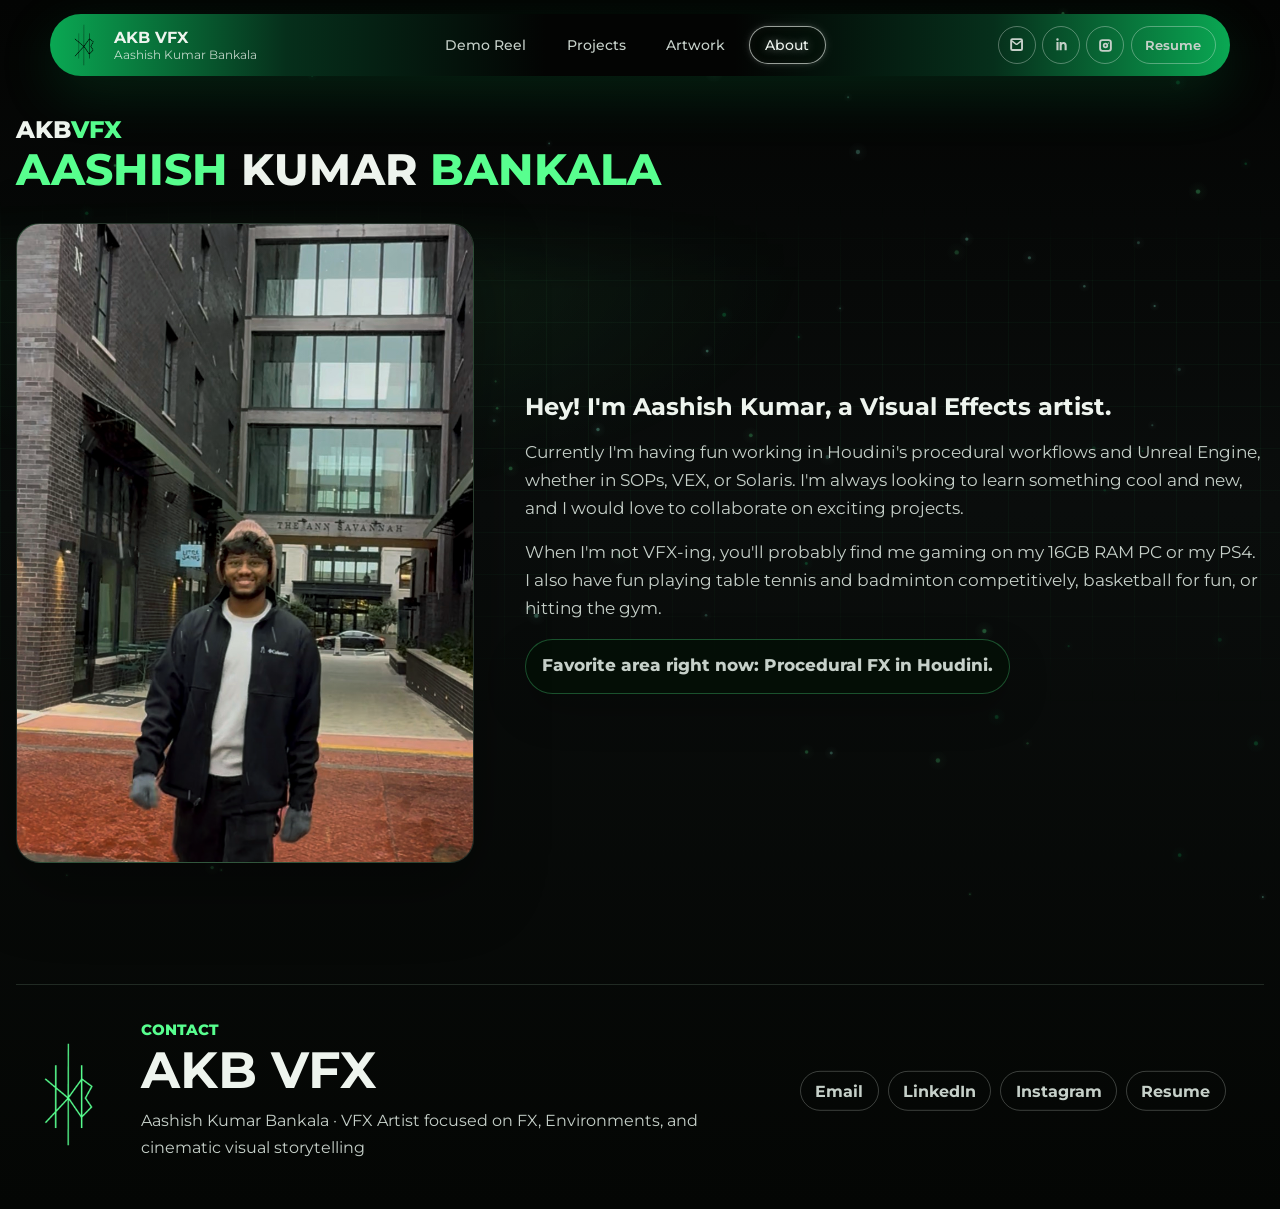
==== commit 2240bd9c: "Polish mobile navigation and responsive layout" ====
--- a/about.html
+++ b/about.html
@@ -31,6 +31,12 @@
           <a href="about.html" aria-current="page">About</a>
         </nav>
 
+        <button class="mobile-nav-toggle" type="button" aria-label="Open menu" aria-expanded="false">
+          <span></span>
+          <span></span>
+          <span></span>
+        </button>
+
         <div class="social-links" aria-label="Contact links">
           <a href="mailto:aashishbankala@gmail.com" aria-label="Email Aashish">
             <svg viewBox="0 0 24 24" aria-hidden="true">
@@ -55,10 +61,6 @@
         <section class="page-hero about-hero" data-reveal>
           <p class="eyebrow brand-eyebrow"><span>akb</span><span>vfx</span></p>
           <h1><span>Aashish</span> Kumar <span>Bankala</span></h1>
-          <p>
-            I build cinematic VFX, procedural systems, CG environments, and real-time visuals
-            with a detail-first eye.
-          </p>
         </section>
 
         <section class="about-story" data-reveal>
@@ -103,7 +105,7 @@
             <div class="footer-copy">
               <p class="eyebrow">Contact</p>
               <h2>AKB VFX</h2>
-              <p>Aashish Kumar Bankala · VFX artist focused on compositing, FX, CG integration, and cinematic portfolio work.</p>
+              <p>Aashish Kumar Bankala · VFX Artist focused on FX, Environments, and cinematic visual storytelling</p>
             </div>
           </div>
           <nav class="footer-links" aria-label="Footer links">
--- a/assets/css/styles.css
+++ b/assets/css/styles.css
@@ -218,7 +218,7 @@
 }
 
 .brand-copy span {
-  color: rgba(238, 244, 238, 0.72);
+  color: rgba(238, 244, 238, 0.8);
   font-size: 0.72rem;
 }
 
@@ -226,6 +226,58 @@
   display: flex;
   justify-content: center;
   gap: 0.5rem;
+}
+
+.mobile-nav-toggle {
+  display: none;
+  width: 42px;
+  height: 42px;
+  place-items: center;
+  border: 1px solid rgba(238, 244, 238, 0.34);
+  border-radius: var(--pill);
+  background: rgba(3, 16, 6, 0.18);
+  color: var(--text);
+  cursor: pointer;
+  transition:
+    transform 180ms ease,
+    box-shadow 180ms ease,
+    border-color 180ms ease,
+    background 180ms ease;
+}
+
+.mobile-nav-toggle span {
+  display: block;
+  width: 18px;
+  height: 2px;
+  border-radius: var(--pill);
+  background: currentColor;
+  transition:
+    transform 180ms ease,
+    opacity 180ms ease;
+}
+
+.mobile-current-page {
+  display: none;
+}
+
+.mobile-nav-toggle:hover,
+.topbar.nav-open .mobile-nav-toggle {
+  transform: translateY(-2px);
+  border-color: rgba(238, 244, 238, 0.62);
+  background: rgba(3, 16, 6, 0.3);
+  box-shadow: 0 0 12px rgba(255, 255, 255, 0.13);
+}
+
+.topbar.nav-open .mobile-nav-toggle span:nth-child(1) {
+  transform: translateY(6px) rotate(45deg);
+}
+
+.topbar.nav-open .mobile-nav-toggle span:nth-child(2) {
+  opacity: 0;
+}
+
+.topbar.nav-open .mobile-nav-toggle span:nth-child(3) {
+  transform: translateY(-6px) rotate(-45deg);
 }
 
 .main-nav a,
@@ -241,6 +293,7 @@
   font-weight: 500;
   transition:
     transform 180ms ease,
+    box-shadow 180ms ease,
     text-shadow 180ms ease,
     border-color 180ms ease,
     color 180ms ease,
@@ -253,17 +306,25 @@
 }
 
 .main-nav a[aria-current="page"] {
-  border-color: rgba(238, 244, 238, 0.32);
+  border-color: rgba(238, 244, 238, 0.64);
   background: rgba(3, 16, 6, 0.22);
   color: var(--text);
+  box-shadow:
+    0 0 5px rgba(255, 255, 255, 0.12),
+    0 0 12px rgba(255, 255, 255, 0.09),
+    inset 0 0 8px rgba(255, 255, 255, 0.045);
   text-shadow: 0 0 9px rgba(255, 255, 255, 0.46);
 }
 
 .main-nav a:hover {
   transform: translateY(-3px) scale(1.04);
-  border-color: rgba(238, 244, 238, 0.32);
+  border-color: rgba(238, 244, 238, 0.62);
   background: rgba(3, 16, 6, 0.22);
   color: var(--text);
+  box-shadow:
+    0 0 6px rgba(255, 255, 255, 0.15),
+    0 0 14px rgba(255, 255, 255, 0.11),
+    inset 0 0 8px rgba(255, 255, 255, 0.05);
   text-shadow: 0 0 9px rgba(255, 255, 255, 0.46);
 }
 
@@ -318,7 +379,12 @@
 }
 
 .social-links a[aria-label="LinkedIn"] svg {
-  transform: translateX(1px);
+  transform: translateX(2px);
+}
+
+.social-links a[aria-label="Instagram"] svg {
+  width: 19px;
+  height: 19px;
 }
 
 .hero {
@@ -463,6 +529,10 @@
   transform: translateY(-3px) scale(1.03);
 }
 
+.button:active {
+  transform: translateY(-1px) scale(0.99);
+}
+
 .button-primary {
   background: var(--green-deep);
   color: var(--text);
@@ -473,6 +543,20 @@
   border-color: var(--line);
   background: rgba(255, 255, 255, 0.055);
   color: var(--text);
+}
+
+.button-ghost:hover {
+  border-color: rgba(238, 244, 238, 0.62);
+  background: rgba(255, 255, 255, 0.055);
+  color: var(--text);
+  box-shadow: 0 0 14px rgba(255, 255, 255, 0.16);
+}
+
+.contact-band .button-ghost:hover {
+  border-color: rgba(88, 255, 143, 0.58);
+  background: rgba(5, 18, 12, 0.56);
+  color: var(--text);
+  box-shadow: 0 0 18px rgba(88, 255, 143, 0.14);
 }
 
 .sound-toggle {
@@ -569,9 +653,15 @@
 }
 
 .project-section .eyebrow,
-.software-section .eyebrow {
+.software-section .eyebrow,
+.contact-band .eyebrow,
+.footer-copy .eyebrow {
   margin: 0;
   font-size: 0.95rem;
+}
+
+.contact-band .eyebrow {
+  margin-bottom: 0.45rem;
 }
 
 .project-section .section-heading h2,
@@ -602,6 +692,7 @@
   flex-wrap: nowrap;
   justify-content: flex-end;
   margin-top: 0;
+  transform: translateX(-3rem);
 }
 
 .software-marquee {
@@ -960,13 +1051,17 @@
   gap: clamp(1.2rem, 2vw, 1.7rem);
   align-items: end;
   border-top: 1px solid var(--line);
-  padding-top: 1.5rem;
+  padding-top: 2.15rem;
 }
 
 .footer-main h2 {
-  margin: 0;
+  margin: 0.45rem 0 0;
   font-size: clamp(1.6rem, 4vw, 3.4rem);
   line-height: 0.95;
+}
+
+.footer-mark-green {
+  color: var(--green);
 }
 
 .footer-brand-block {
@@ -985,6 +1080,7 @@
   display: flex;
   width: clamp(104px, 8.2vw, 136px);
   height: clamp(104px, 8.2vw, 136px);
+  margin-top: 0.45rem;
   flex: 0 0 auto;
   align-items: center;
   justify-content: center;
@@ -1023,9 +1119,11 @@
 .footer-links {
   display: flex;
   flex-wrap: wrap;
+  align-self: center;
   justify-content: flex-end;
   gap: 0.55rem;
   padding-right: clamp(1rem, 3vw, 3rem);
+  transform: translateY(0.05rem);
 }
 
 .footer-links a {
@@ -1098,6 +1196,10 @@
   color: var(--green);
 }
 
+.artwork-page .page-hero .eyebrow {
+  transform: translateX(0.18em);
+}
+
 .about-page .brand-eyebrow {
   display: inline-flex;
   gap: 0;
@@ -1110,6 +1212,10 @@
 
 .about-page .brand-eyebrow span:last-child {
   color: var(--green);
+}
+
+.about-page .about-hero {
+  padding-bottom: clamp(1.2rem, 2vw, 2rem);
 }
 
 .projects-page .page-hero p,
@@ -1480,6 +1586,13 @@
 
 .project-detail-nav > .button-ghost {
   justify-self: center;
+}
+
+.project-detail-nav > .all-projects-link {
+  min-height: 54px;
+  min-width: 190px;
+  padding: 0.4rem 1.4rem;
+  justify-content: center;
 }
 
 .next-project-link {
@@ -1868,11 +1981,175 @@
 
 @media (max-width: 900px) {
   .topbar {
-    grid-template-columns: 1fr auto;
+    width: min(calc(100% - 20px), 680px);
+    grid-template-columns: auto 1fr auto;
+    align-items: center;
+    gap: 0.4rem 0.75rem;
+    margin-top: 10px;
+    padding: 10px 12px;
+    border-radius: 30px;
+  }
+
+  .topbar::after {
+    content: none;
+    position: absolute;
+    left: 20px;
+    right: 20px;
+    bottom: -48px;
+    z-index: -1;
+    height: 58px;
+    border-radius: 0 0 30px 30px;
+    background: linear-gradient(to bottom, rgba(0, 0, 0, 0.42), rgba(0, 0, 0, 0));
+    opacity: 0;
+    pointer-events: none;
+    transition: opacity 220ms ease;
+  }
+
+  .topbar.nav-open::after {
+    opacity: 1;
+  }
+
+  .mobile-current-page {
+    position: absolute;
+    top: 18px;
+    left: 50%;
+    display: inline-flex;
+    min-height: 38px;
+    align-items: center;
+    justify-content: center;
+    border: 1px solid rgba(238, 244, 238, 0.64);
+    border-radius: var(--pill);
+    min-width: 164px;
+    padding: 0 1.5rem;
+    background: rgba(3, 16, 6, 0.22);
+    color: var(--text);
+    font-size: 0.95rem;
+    font-weight: 800;
+    box-shadow:
+      0 0 5px rgba(255, 255, 255, 0.12),
+      0 0 12px rgba(255, 255, 255, 0.09),
+      inset 0 0 8px rgba(255, 255, 255, 0.045);
+    text-shadow: 0 0 9px rgba(255, 255, 255, 0.46);
+    transform: translateX(-50%);
+    transition:
+      transform 180ms ease,
+      border-color 180ms ease,
+      color 180ms ease,
+      box-shadow 180ms ease,
+      text-shadow 180ms ease,
+      background 180ms ease;
+  }
+
+  .mobile-current-page:hover,
+  .topbar.nav-open .mobile-current-page {
+    border-color: rgba(238, 244, 238, 0.62);
+    background: rgba(3, 16, 6, 0.22);
+    color: var(--text);
+    box-shadow:
+      0 0 6px rgba(255, 255, 255, 0.15),
+      0 0 15px rgba(255, 255, 255, 0.12),
+      inset 0 0 9px rgba(255, 255, 255, 0.055);
+    text-shadow: 0 0 9px rgba(255, 255, 255, 0.46);
+  }
+
+  .mobile-nav-toggle {
+    display: inline-grid;
+    grid-column: 3;
+    grid-row: 1;
+    justify-self: end;
+    align-self: center;
+    width: 40px;
+    height: 40px;
+    transform: translate(-8px, 6px);
+  }
+
+  .mobile-nav-toggle:hover,
+  .topbar.nav-open .mobile-nav-toggle {
+    transform: translate(-8px, 6px);
+  }
+
+  .mobile-nav-toggle span {
+    grid-area: 1 / 1;
+  }
+
+  .mobile-nav-toggle span:nth-child(1) {
+    transform: translateY(-6px);
+  }
+
+  .mobile-nav-toggle span:nth-child(3) {
+    transform: translateY(6px);
+  }
+
+  .main-nav,
+  .social-links {
+    grid-column: 1 / -1;
+    width: min(calc(100% - 40px), 570px);
+    justify-self: center;
+    max-height: 0;
+    overflow: hidden;
+    opacity: 0;
+    pointer-events: none;
+    transition:
+      max-height 220ms ease,
+      opacity 180ms ease,
+      padding 180ms ease;
   }
 
   .main-nav {
-    display: none;
+    grid-row: 2;
+    display: grid;
+    grid-template-columns: repeat(2, minmax(0, 1fr));
+    gap: 0.8rem 0.7rem;
+    padding-top: 0;
+  }
+
+  .main-nav a {
+    justify-content: center;
+    min-height: 42px;
+    padding-inline: 0.5rem;
+    border-color: rgba(238, 244, 238, 0.34);
+    background: rgba(3, 16, 6, 0.24);
+    color: rgba(238, 244, 238, 0.88);
+  }
+
+  .topbar.nav-open .main-nav {
+    max-height: 150px;
+    overflow: visible;
+    opacity: 1;
+    pointer-events: auto;
+    padding-top: 0.75rem;
+  }
+
+  .topbar.nav-open .social-links {
+    display: flex;
+    justify-content: center;
+    flex-wrap: wrap;
+    max-height: 70px;
+    opacity: 1;
+    pointer-events: auto;
+    padding-top: 0.2rem;
+  }
+
+  .topbar .brand {
+    grid-column: 1;
+    grid-row: 1;
+    align-self: center;
+    gap: 0.55rem;
+    transform: translateY(6px);
+  }
+
+  .topbar .brand-mark {
+    width: 38px;
+    height: 38px;
+    transform: none;
+  }
+
+  .topbar.nav-open .mobile-nav-toggle span:nth-child(1) {
+    transform: translateY(0) rotate(45deg) scaleX(0.78);
+  }
+
+  .topbar.nav-open .mobile-nav-toggle span:nth-child(3) {
+    transform: translateY(0) rotate(-45deg) scaleX(0.78);
   }
 
   .brand-copy span {
@@ -1893,9 +2170,14 @@
     min-height: clamp(380px, 92vw, 620px);
   }
 
+  .about-portrait img {
+    object-position: center 48%;
+  }
+
   .footer-links {
-    justify-content: flex-start;
+    justify-content: center;
     padding-right: 0;
+    transform: none;
   }
 
   .footer-brand-block {
@@ -1921,6 +2203,7 @@
 
   .contact-band .contact-actions {
     justify-content: flex-start;
+    transform: none;
   }
 
   .project-detail-nav {
@@ -2045,6 +2328,21 @@
     white-space: normal;
   }
 
+  .contact-band {
+    width: min(calc(100% - 28px), var(--content-max));
+    padding: 2rem 1.35rem 2.2rem;
+  }
+
+  .contact-band > div:first-child,
+  .contact-band .contact-actions {
+    margin-left: 0.35rem;
+  }
+
+  .contact-band .contact-actions {
+    justify-content: flex-start;
+    gap: 0.75rem;
+  }
+
   .project-grid {
     grid-template-columns: 1fr;
   }
